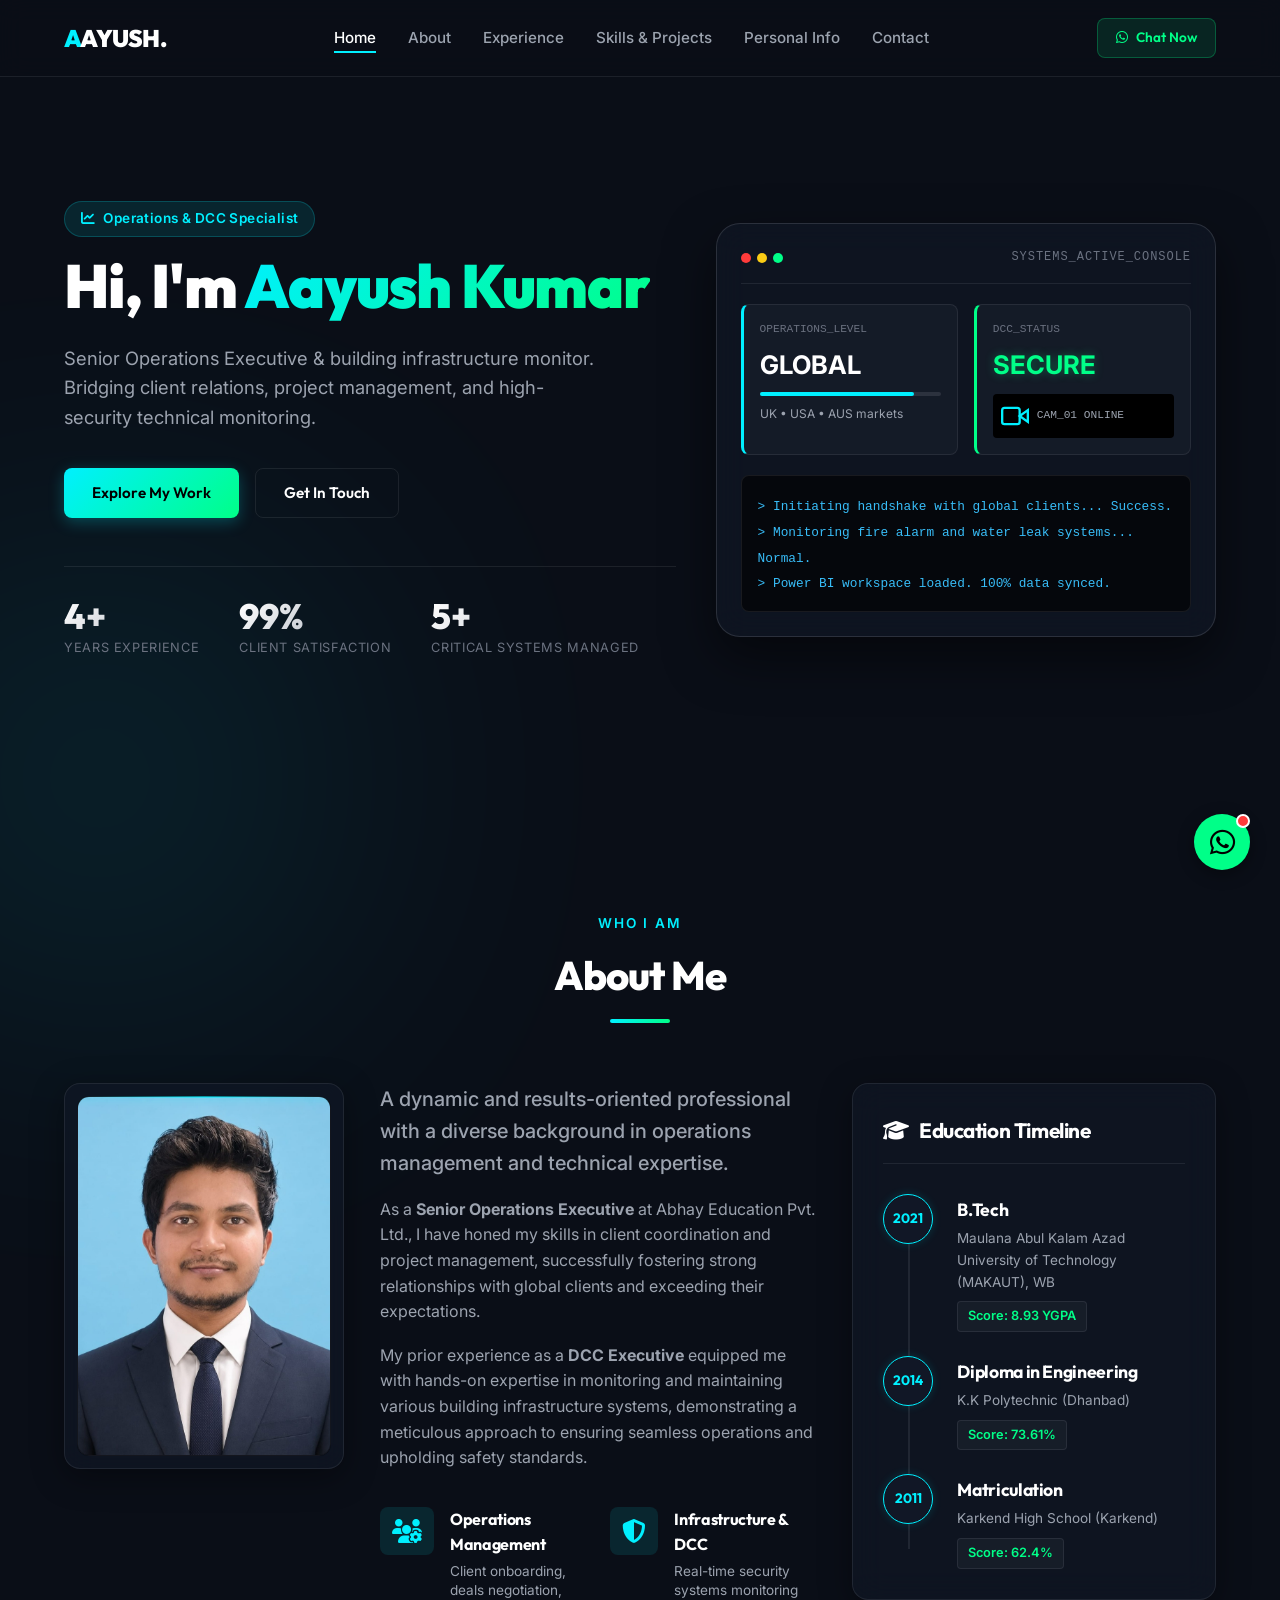
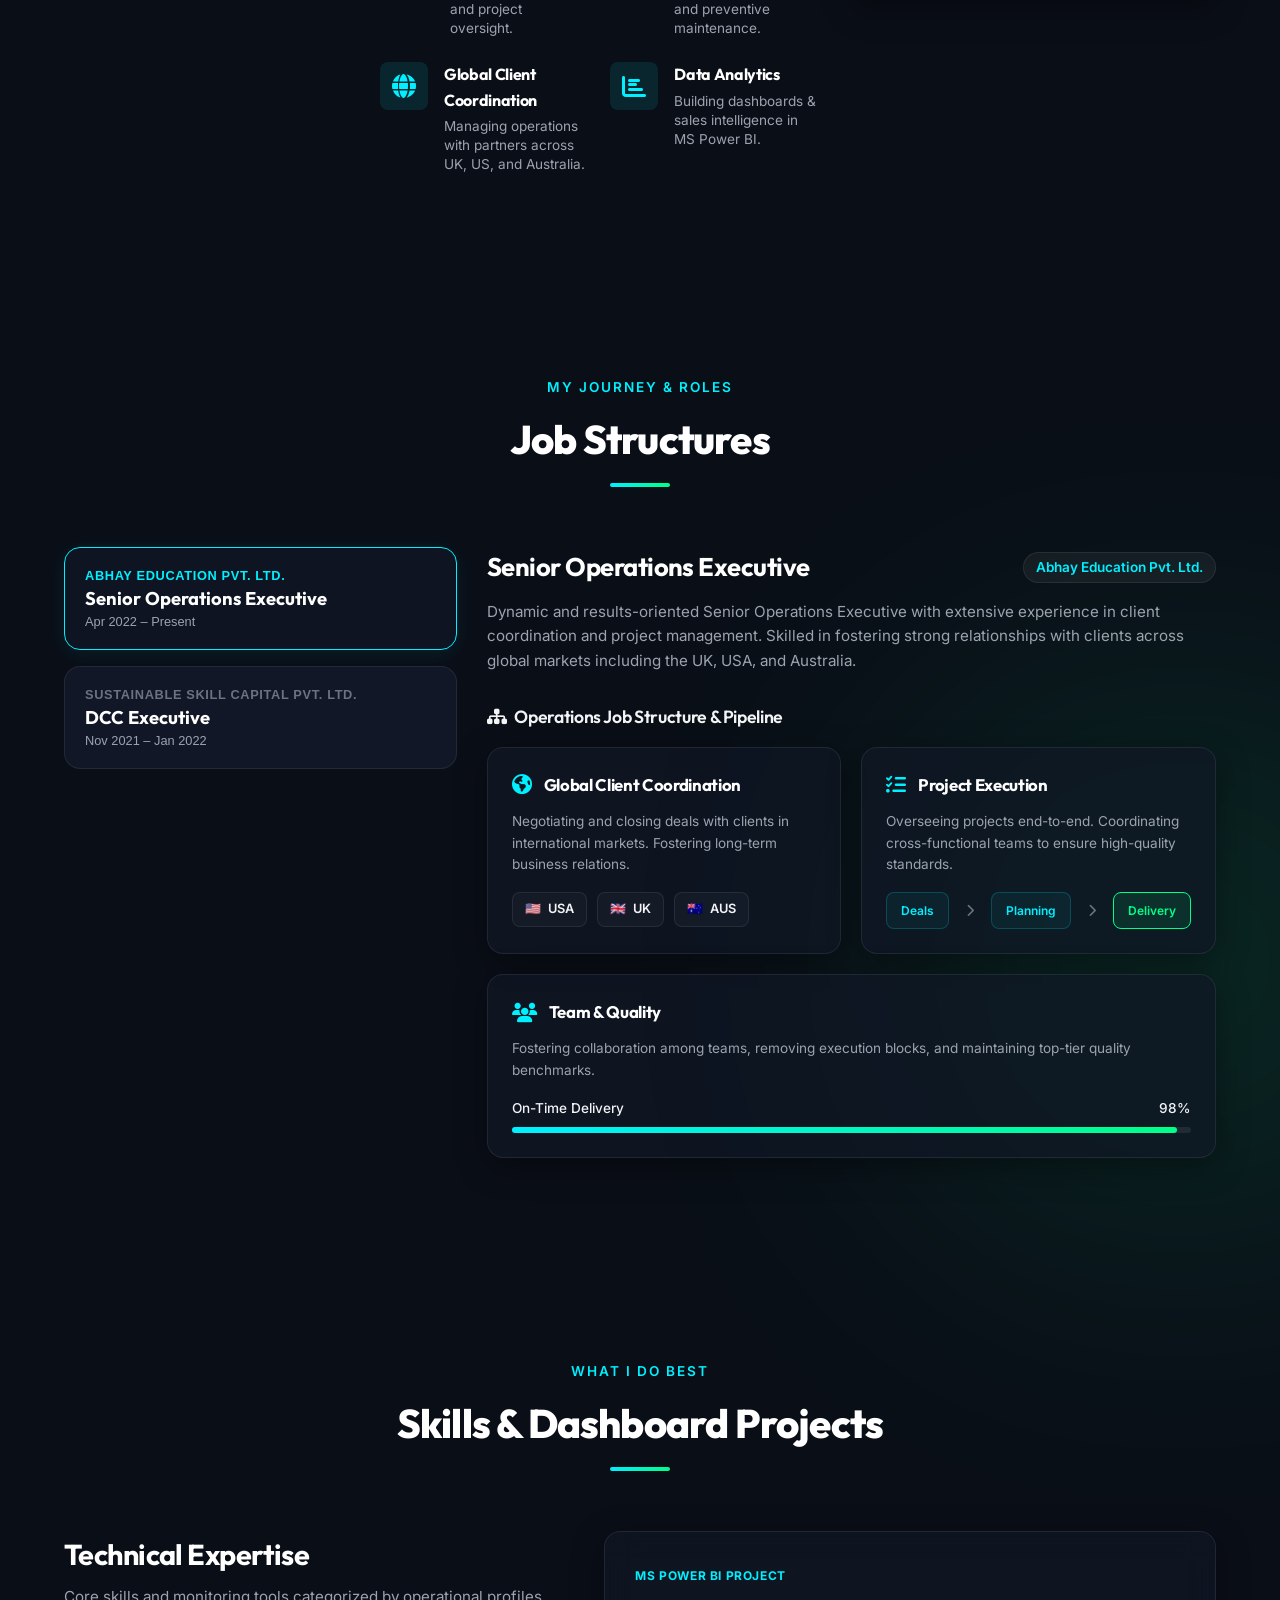
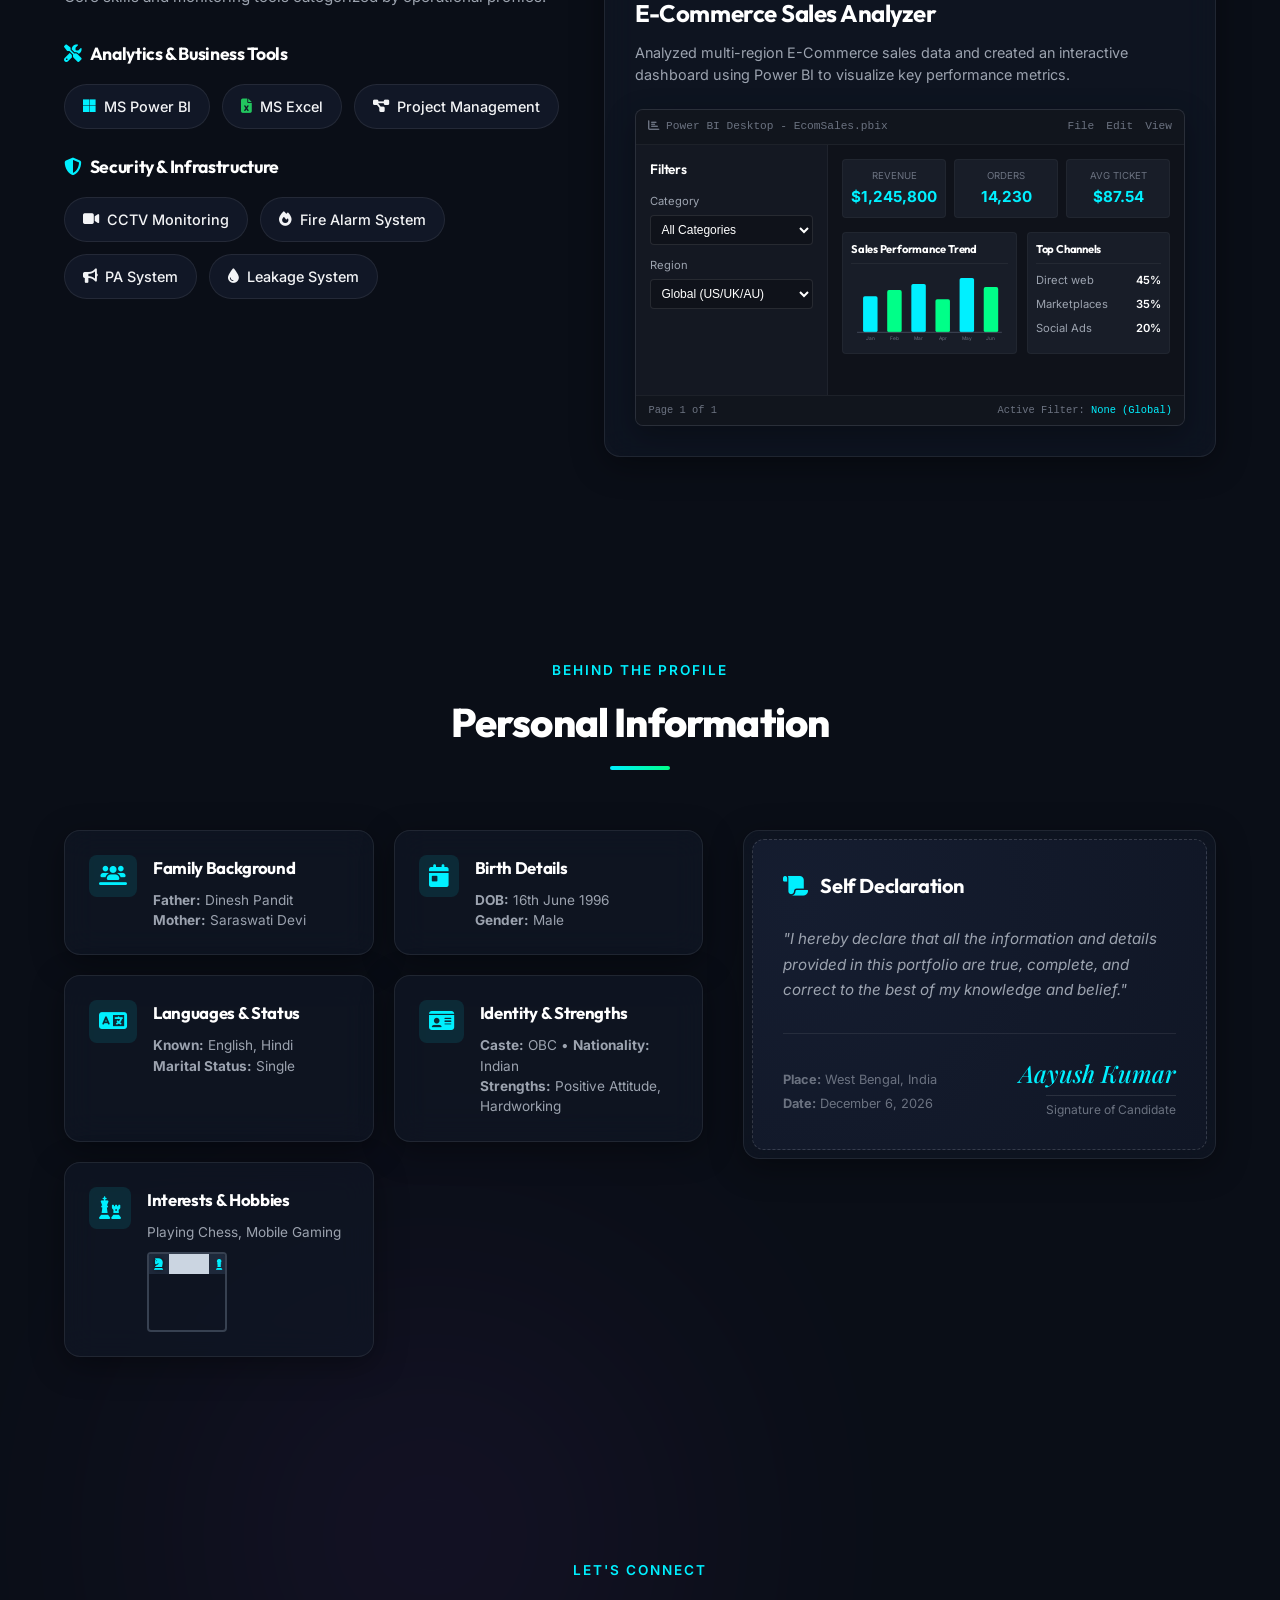
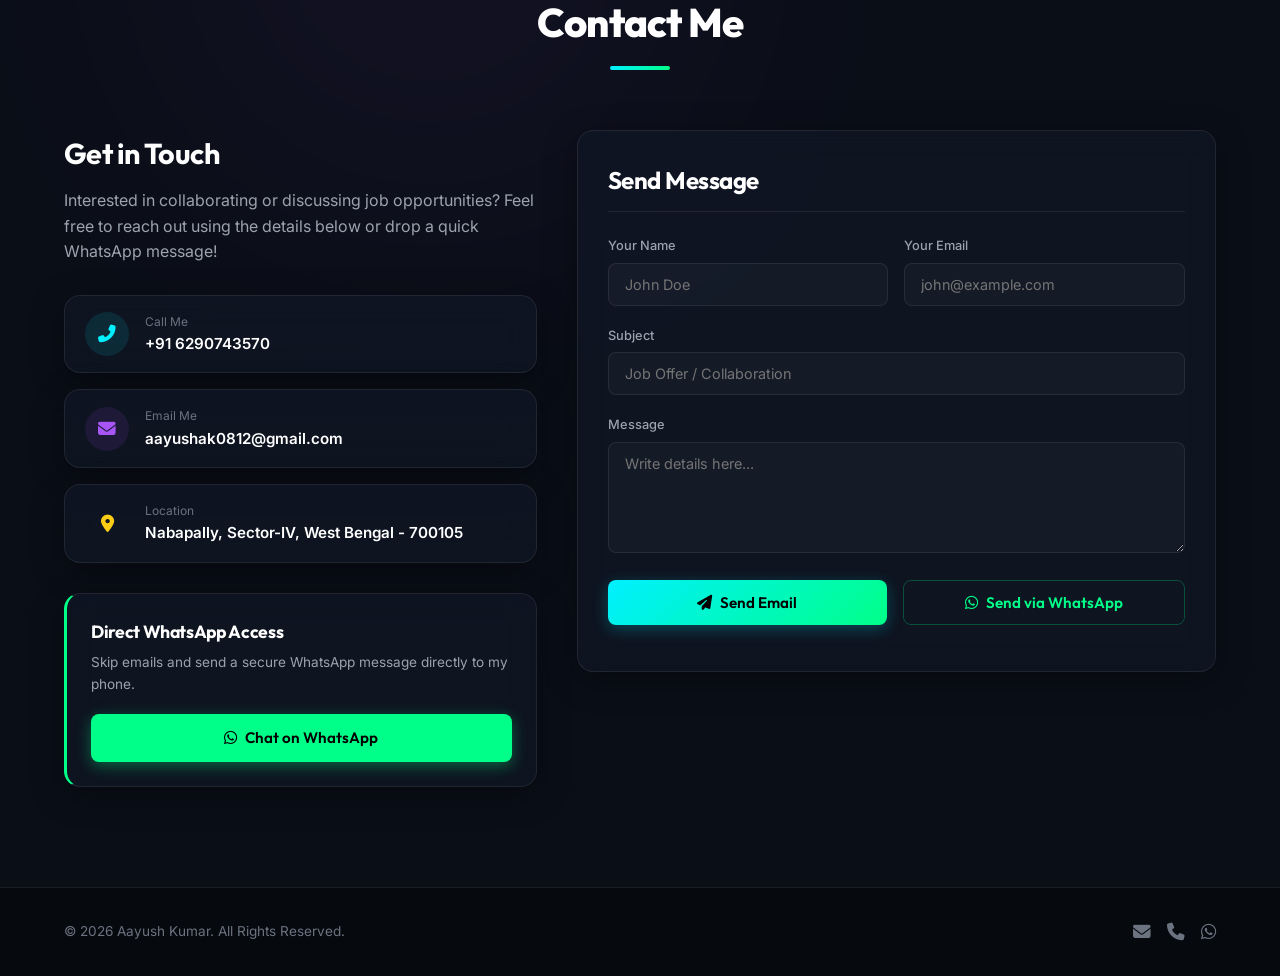
==== index.html @ d8638745 "Add files via upload" ====
<!DOCTYPE html>
<html lang="en">
<head>
  <meta charset="UTF-8">
  <meta name="viewport" content="width=device-width, initial-scale=1.0">
  <title>Aayush Kumar | Portfolio & Operations Specialist</title>
  <meta name="description" content="Portfolio of Aayush Kumar, Senior Operations Executive and Infrastructure Specialist. Specialized in Operations Management, Client Coordination, and DCC Security Systems.">
  <!-- Google Fonts -->
  <link rel="preconnect" href="https://fonts.googleapis.com">
  <link rel="preconnect" href="https://fonts.gstatic.com" crossorigin>
  <link href="https://fonts.googleapis.com/css2?family=Inter:wght@300;400;500;600;700;800&family=Outfit:wght@300;400;500;600;700;800;900&family=Playfair+Display:ital,wght@1,500;1,700&display=swap" rel="stylesheet">
  <!-- FontAwesome Icons -->
  <link rel="stylesheet" href="https://cdnjs.cloudflare.com/ajax/libs/font-awesome/6.4.0/css/all.min.css">
  <!-- Styling -->
  <link rel="stylesheet" href="style.css">
</head>
<body>

  <!-- Background Decorative Glows -->
  <div class="glow-orb orb-1"></div>
  <div class="glow-orb orb-2"></div>
  <div class="glow-orb orb-3"></div>

  <!-- Header & Navigation -->
  <header id="main-header">
    <div class="nav-container">
      <a href="#" class="logo">
        <span class="logo-accent">A</span>AYUSH.
      </a>
      <nav id="nav-menu">
        <ul>
          <li><a href="#hero" class="nav-link active">Home</a></li>
          <li><a href="#about" class="nav-link">About</a></li>
          <li><a href="#experience" class="nav-link">Experience</a></li>
          <li><a href="#skills" class="nav-link">Skills & Projects</a></li>
          <li><a href="#personal" class="nav-link">Personal Info</a></li>
          <li><a href="#contact" class="nav-link">Contact</a></li>
        </ul>
      </nav>
      <div class="nav-right">
        <a href="#contact" class="btn btn-nav"><i class="fab fa-whatsapp"></i> Chat Now</a>
        <button id="mobile-menu-toggle" aria-label="Toggle Menu">
          <span></span>
          <span></span>
          <span></span>
        </button>
      </div>
    </div>
  </header>

  <main>
    <!-- 1. Hero Section -->
    <section id="hero" class="hero-section">
      <div class="container hero-container">
        <div class="hero-content">
          <span class="badge hero-badge"><i class="fas fa-chart-line"></i> Operations & DCC Specialist</span>
          <h1 class="hero-title">
            Hi, I'm <span class="text-gradient">Aayush Kumar</span>
          </h1>
          <p class="hero-subtitle">
            Senior Operations Executive & building infrastructure monitor. Bridging client relations, project management, and high-security technical monitoring.
          </p>
          <div class="hero-actions">
            <a href="#experience" class="btn btn-primary">Explore My Work</a>
            <a href="#contact" class="btn btn-secondary">Get In Touch</a>
          </div>
          <div class="hero-stats">
            <div class="stat-item">
              <span class="stat-num" id="stat-exp">4+</span>
              <span class="stat-label">Years Experience</span>
            </div>
            <div class="stat-item">
              <span class="stat-num" id="stat-deals">99%</span>
              <span class="stat-label">Client Satisfaction</span>
            </div>
            <div class="stat-item">
              <span class="stat-num" id="stat-systems">5+</span>
              <span class="stat-label">Critical Systems Managed</span>
            </div>
          </div>
        </div>
        <div class="hero-visual">
          <div class="visual-card glass">
            <!-- Simulated Operations Panel -->
            <div class="panel-header">
              <div class="panel-dots">
                <span class="dot red"></span>
                <span class="dot yellow"></span>
                <span class="dot green"></span>
              </div>
              <span class="panel-title">SYSTEMS_ACTIVE_CONSOLE</span>
            </div>
            <div class="panel-body">
              <div class="grid-layout">
                <div class="grid-card glow-cyan">
                  <div class="card-meta">OPERATIONS_LEVEL</div>
                  <div class="card-value">GLOBAL</div>
                  <div class="progress-bar-container">
                    <div class="progress-bar" style="width: 85%"></div>
                  </div>
                  <div class="card-details">UK • USA • AUS markets</div>
                </div>
                <div class="grid-card glow-green">
                  <div class="card-meta">DCC_STATUS</div>
                  <div class="card-value status-blink">SECURE</div>
                  <div class="cctv-feed-placeholder">
                    <svg class="cctv-icon" viewBox="0 0 24 24" width="28" height="28" fill="none" stroke="currentColor" stroke-width="2">
                      <path d="M23 7l-7 5 7 5V7z" />
                      <rect x="1" y="5" width="15" height="14" rx="2" ry="2" />
                    </svg>
                    <span>CAM_01 ONLINE</span>
                  </div>
                </div>
              </div>
              <div class="console-output">
                <code id="terminal-text">> Initiating handshake with global clients... Success.
> Monitoring fire alarm and water leak systems... Normal.
> Power BI workspace loaded. 100% data synced.</code>
              </div>
            </div>
          </div>
        </div>
      </div>
    </section>

    <!-- 2. About Section -->
    <section id="about" class="about-section">
      <div class="container">
        <div class="section-header">
          <span class="section-subtitle">Who I Am</span>
          <h2 class="section-title">About Me</h2>
          <div class="underline"></div>
        </div>
        <div class="about-grid">
          <!-- Profile Picture Space -->
          <div class="about-image-wrap">
            <div class="about-image-card glass">
              <div class="profile-image-container">
                <!-- Profile image -->
                <img src="profile.jpg" alt="Aayush Kumar" class="profile-img" id="profile-img" onerror="this.style.display='none'; document.getElementById('image-fallback').style.display='flex';">
                <div id="image-fallback" class="image-placeholder-fallback">
                  <i class="fas fa-user-tie"></i>
                  <span class="placeholder-title">Aayush Kumar</span>
                  <span class="photo-hint"><i class="fas fa-plus"></i> Add Profile Pic</span>
                </div>
                <div class="image-scanner-line"></div>
              </div>
            </div>
          </div>
          <div class="about-text">
            <p class="lead-text">
              A dynamic and results-oriented professional with a diverse background in operations management and technical expertise.
            </p>
            <p>
              As a <strong>Senior Operations Executive</strong> at Abhay Education Pvt. Ltd., I have honed my skills in client coordination and project management, successfully fostering strong relationships with global clients and exceeding their expectations. 
            </p>
            <p>
              My prior experience as a <strong>DCC Executive</strong> equipped me with hands-on expertise in monitoring and maintaining various building infrastructure systems, demonstrating a meticulous approach to ensuring seamless operations and upholding safety standards.
            </p>
            <div class="highlights-grid">
              <div class="highlight-box">
                <i class="fas fa-users-cog"></i>
                <div>
                  <h4>Operations Management</h4>
                  <p>Client onboarding, deals negotiation, and project oversight.</p>
                </div>
              </div>
              <div class="highlight-box">
                <i class="fas fa-shield-alt"></i>
                <div>
                  <h4>Infrastructure & DCC</h4>
                  <p>Real-time security systems monitoring and preventive maintenance.</p>
                </div>
              </div>
              <div class="highlight-box">
                <i class="fas fa-globe"></i>
                <div>
                  <h4>Global Client Coordination</h4>
                  <p>Managing operations with partners across UK, US, and Australia.</p>
                </div>
              </div>
              <div class="highlight-box">
                <i class="fas fa-chart-bar"></i>
                <div>
                  <h4>Data Analytics</h4>
                  <p>Building dashboards & sales intelligence in MS Power BI.</p>
                </div>
              </div>
            </div>
          </div>
          <div class="about-education glass">
            <div class="edu-card-header">
              <h3><i class="fas fa-graduation-cap"></i> Education Timeline</h3>
            </div>
            <div class="edu-timeline">
              <div class="edu-item">
                <div class="edu-year">2021</div>
                <div class="edu-details">
                  <h4>B.Tech</h4>
                  <p class="edu-school">Maulana Abul Kalam Azad University of Technology (MAKAUT), WB</p>
                  <span class="score-badge">Score: 8.93 YGPA</span>
                </div>
              </div>
              <div class="edu-item">
                <div class="edu-year">2014</div>
                <div class="edu-details">
                  <h4>Diploma in Engineering</h4>
                  <p class="edu-school">K.K Polytechnic (Dhanbad)</p>
                  <span class="score-badge">Score: 73.61%</span>
                </div>
              </div>
              <div class="edu-item">
                <div class="edu-year">2011</div>
                <div class="edu-details">
                  <h4>Matriculation</h4>
                  <p class="edu-school">Karkend High School (Karkend)</p>
                  <span class="score-badge">Score: 62.4%</span>
                </div>
              </div>
            </div>
          </div>
        </div>
      </div>
    </section>

    <!-- 3. Experience Section (Interactive Job Structures) -->
    <section id="experience" class="experience-section">
      <div class="container">
        <div class="section-header">
          <span class="section-subtitle">My Journey & Roles</span>
          <h2 class="section-title">Job Structures</h2>
          <div class="underline"></div>
        </div>

        <div class="exp-interactive-container">
          <!-- Left side: Job Tabs selector -->
          <div class="exp-tabs">
            <button class="exp-tab-btn active" data-job="ops" id="tab-ops">
              <div class="tab-btn-content">
                <span class="tab-company">Abhay Education Pvt. Ltd.</span>
                <span class="tab-role">Senior Operations Executive</span>
                <span class="tab-date">Apr 2022 – Present</span>
              </div>
            </button>
            <button class="exp-tab-btn" data-job="dcc" id="tab-dcc">
              <div class="tab-btn-content">
                <span class="tab-company">Sustainable Skill Capital Pvt. Ltd.</span>
                <span class="tab-role">DCC Executive</span>
                <span class="tab-date">Nov 2021 – Jan 2022</span>
              </div>
            </button>
          </div>

          <!-- Right side: Visual Interactive Job Panels -->
          <div class="exp-panels">
            
            <!-- Panel 1: Senior Operations Executive -->
            <div class="exp-panel active" id="panel-ops">
              <div class="panel-intro">
                <div class="panel-meta">
                  <h3>Senior Operations Executive</h3>
                  <span class="company-badge">Abhay Education Pvt. Ltd.</span>
                </div>
                <p class="panel-desc">
                  Dynamic and results-oriented Senior Operations Executive with extensive experience in client coordination and project management. Skilled in fostering strong relationships with clients across global markets including the UK, USA, and Australia.
                </p>
              </div>

              <!-- Interactive Job Structure Grid -->
              <h4 class="structure-title"><i class="fas fa-sitemap"></i> Operations Job Structure & Pipeline</h4>
              <div class="ops-structure-grid">
                
                <!-- Pillar 1: Client Relations -->
                <div class="structure-card glass">
                  <div class="struct-header">
                    <i class="fas fa-globe-americas"></i>
                    <h5>Global Client Coordination</h5>
                  </div>
                  <p class="struct-body">Negotiating and closing deals with clients in international markets. Fostering long-term business relations.</p>
                  <div class="client-nodes">
                    <div class="node"><span class="flag">🇺🇸</span> USA</div>
                    <div class="node"><span class="flag">🇬🇧</span> UK</div>
                    <div class="node"><span class="flag">🇦🇺</span> AUS</div>
                  </div>
                </div>

                <!-- Pillar 2: Project Management -->
                <div class="structure-card glass">
                  <div class="struct-header">
                    <i class="fas fa-tasks"></i>
                    <h5>Project Execution</h5>
                  </div>
                  <p class="struct-body">Overseeing projects end-to-end. Coordinating cross-functional teams to ensure high-quality standards.</p>
                  <div class="pipeline-visual">
                    <div class="pipeline-step active">Deals</div>
                    <div class="pipeline-arrow"><i class="fas fa-chevron-right"></i></div>
                    <div class="pipeline-step active">Planning</div>
                    <div class="pipeline-arrow"><i class="fas fa-chevron-right"></i></div>
                    <div class="pipeline-step animated-pulse">Delivery</div>
                  </div>
                </div>

                <!-- Pillar 3: Cross-Functional Leadership -->
                <div class="structure-card glass">
                  <div class="struct-header">
                    <i class="fas fa-users"></i>
                    <h5>Team & Quality</h5>
                  </div>
                  <p class="struct-body">Fostering collaboration among teams, removing execution blocks, and maintaining top-tier quality benchmarks.</p>
                  <div class="metric-progress">
                    <div class="metric-progress-item">
                      <span>On-Time Delivery</span>
                      <span class="pct">98%</span>
                    </div>
                    <div class="metric-track"><div class="metric-fill" style="width: 98%"></div></div>
                  </div>
                </div>
              </div>
            </div>

            <!-- Panel 2: DCC Executive -->
            <div class="exp-panel" id="panel-dcc">
              <div class="panel-intro">
                <div class="panel-meta">
                  <h3>DCC Executive</h3>
                  <span class="company-badge">Sustainable Skill Capital Pvt. Ltd.</span>
                </div>
                <p class="panel-desc">
                  Diligent and detail-oriented DCC Executive with hands-on experience in monitoring and maintaining a wide range of building infrastructure systems. Proven ability to ensure the seamless operation of critical building systems.
                </p>
              </div>

              <!-- Interactive DCC Control Console -->
              <h4 class="structure-title"><i class="fas fa-desktop"></i> Interactive DCC Control Room Panel</h4>
              
              <div class="dcc-console glass">
                <div class="console-nav">
                  <button class="console-tab active" data-system="cctv">CCTV Grid</button>
                  <button class="console-tab" data-system="alarms">Fire Alarms</button>
                  <button class="console-tab" data-system="water">Water Leakage</button>
                  <button class="console-tab" data-system="pa">Public Address (PA)</button>
                </div>

                <div class="console-screen">
                  
                  <!-- CCTV Grid Subsystem -->
                  <div class="system-sub active" id="sys-cctv">
                    <div class="cctv-grid-layout">
                      <div class="cctv-cam">
                        <div class="cam-overlay">CAM_01 - LOBBY</div>
                        <div class="cam-recording-dot"></div>
                        <div class="cam-static"></div>
                        <div class="cam-content-sim">
                          <i class="fas fa-walking sim-moving"></i>
                        </div>
                      </div>
                      <div class="cctv-cam">
                        <div class="cam-overlay">CAM_02 - SERVER ROOM</div>
                        <div class="cam-recording-dot"></div>
                        <div class="cam-static"></div>
                        <div class="cam-content-sim">
                          <i class="fas fa-server sim-blink"></i>
                        </div>
                      </div>
                      <div class="cctv-cam">
                        <div class="cam-overlay">CAM_03 - BACK ENTRY</div>
                        <div class="cam-recording-dot"></div>
                        <div class="cam-static"></div>
                        <div class="cam-content-sim">
                          <i class="fas fa-door-open"></i>
                        </div>
                      </div>
                      <div class="cctv-cam">
                        <div class="cam-overlay">CAM_04 - POWER UNIT</div>
                        <div class="cam-recording-dot"></div>
                        <div class="cam-static"></div>
                        <div class="cam-content-sim">
                          <i class="fas fa-bolt sim-electric"></i>
                        </div>
                      </div>
                    </div>
                  </div>

                  <!-- Alarms Subsystem -->
                  <div class="system-sub" id="sys-alarms">
                    <div class="system-dashboard-stat">
                      <div class="status-indicator safe">
                        <span class="pulse-ring"></span>
                        <i class="fas fa-fire-extinguisher"></i>
                        <h4>FIRE ALARMS: NORMAL</h4>
                      </div>
                      <div class="sensor-readings">
                        <div class="sensor-box">
                          <span>ZONE A Temp</span>
                          <span class="reading-val" id="temp-a">24.2 °C</span>
                        </div>
                        <div class="sensor-box">
                          <span>ZONE B Temp</span>
                          <span class="reading-val" id="temp-b">23.8 °C</span>
                        </div>
                        <div class="sensor-box">
                          <span>Smoke Level</span>
                          <span class="reading-val">0.02% (SAFE)</span>
                        </div>
                      </div>
                    </div>
                  </div>

                  <!-- Water Subsystem -->
                  <div class="system-sub" id="sys-water">
                    <div class="system-dashboard-stat">
                      <div class="status-indicator safe-cyan">
                        <span class="pulse-ring-cyan"></span>
                        <i class="fas fa-tint-slash"></i>
                        <h4>WATER LEAK DETECTION: DRY</h4>
                      </div>
                      <div class="sensor-readings">
                        <div class="sensor-box">
                          <span>Basement Moisture</span>
                          <span class="reading-val">12%</span>
                        </div>
                        <div class="sensor-box">
                          <span>AC Drain Monitor</span>
                          <span class="reading-val">Optimal</span>
                        </div>
                        <div class="sensor-box">
                          <span>Leak Sensor 01</span>
                          <span class="reading-val text-green">Online (0.00%)</span>
                        </div>
                      </div>
                    </div>
                  </div>

                  <!-- PA Subsystem -->
                  <div class="system-sub" id="sys-pa">
                    <div class="pa-dashboard-layout">
                      <div class="pa-status">
                        <i class="fas fa-bullhorn"></i>
                        <div>
                          <h4>Public Address Status</h4>
                          <span class="pa-status-tag">STANDBY / ACTIVE STREAM</span>
                        </div>
                      </div>
                      <div class="pa-levels">
                        <span>PA Audio Feedback Output:</span>
                        <div class="sound-wave">
                          <span class="bar"></span>
                          <span class="bar"></span>
                          <span class="bar"></span>
                          <span class="bar"></span>
                          <span class="bar"></span>
                          <span class="bar"></span>
                          <span class="bar"></span>
                          <span class="bar"></span>
                          <span class="bar"></span>
                          <span class="bar"></span>
                        </div>
                      </div>
                    </div>
                  </div>

                </div>
                <div class="console-footer">
                  <span>DCC CONTROL CORE v3.1</span>
                  <span>System Inspection Status: <span class="text-green">PASS</span></span>
                </div>
              </div>

            </div>

          </div>
        </div>

      </div>
    </section>

    <!-- 4. Skills & Projects Section -->
    <section id="skills" class="skills-section">
      <div class="container">
        <div class="section-header">
          <span class="section-subtitle">What I Do Best</span>
          <h2 class="section-title">Skills & Dashboard Projects</h2>
          <div class="underline"></div>
        </div>

        <div class="skills-projects-grid">
          
          <!-- Skills Area -->
          <div class="skills-block">
            <h3>Technical Expertise</h3>
            <p class="skills-intro">Core skills and monitoring tools categorized by operational profiles.</p>
            
            <div class="skills-category">
              <h4><i class="fas fa-tools"></i> Analytics & Business Tools</h4>
              <div class="skill-tags">
                <div class="skill-tag">
                  <i class="fab fa-microsoft text-cyan"></i> MS Power BI
                  <span class="tooltip">Used for building e-commerce and performance dashboards</span>
                </div>
                <div class="skill-tag">
                  <i class="fas fa-file-excel text-green"></i> MS Excel
                  <span class="tooltip">Advanced data modeling, Pivot tables, VLOOKUPs, formulas</span>
                </div>
                <div class="skill-tag">
                  <i class="fas fa-project-diagram"></i> Project Management
                  <span class="tooltip">Agile, sprint tracking and milestone delivery</span>
                </div>
              </div>
            </div>

            <div class="skills-category">
              <h4><i class="fas fa-shield-alt"></i> Security & Infrastructure</h4>
              <div class="skill-tags">
                <div class="skill-tag">
                  <i class="fas fa-video"></i> CCTV Monitoring
                  <span class="tooltip">Proactive visual security & room surveillance</span>
                </div>
                <div class="skill-tag">
                  <i class="fas fa-fire"></i> Fire Alarm System
                  <span class="tooltip">Sensor reading calibration and smoke tracking</span>
                </div>
                <div class="skill-tag">
                  <i class="fas fa-bullhorn"></i> PA System
                  <span class="tooltip">Audio communication and emergency broadcasting</span>
                </div>
                <div class="skill-tag">
                  <i class="fas fa-tint"></i> Leakage System
                  <span class="tooltip">Water detection and infrastructure protection</span>
                </div>
              </div>
            </div>
          </div>

          <!-- Projects Area: Power BI Interactive Dashboard -->
          <div class="projects-block glass">
            <div class="project-header">
              <span class="proj-badge">MS Power BI Project</span>
              <h3>E-Commerce Sales Analyzer</h3>
              <p>Analyzed multi-region E-Commerce sales data and created an interactive dashboard using Power BI to visualize key performance metrics.</p>
            </div>

            <!-- Interactive Power BI Mockup Widget -->
            <div class="powerbi-mockup">
              <div class="pbi-topbar">
                <span><i class="fas fa-chart-bar"></i> Power BI Desktop - EcomSales.pbix</span>
                <div class="pbi-actions">
                  <span>File</span>
                  <span>Edit</span>
                  <span>View</span>
                </div>
              </div>
              <div class="pbi-content">
                <!-- Filters Sidebar -->
                <div class="pbi-filters">
                  <h5>Filters</h5>
                  <div class="filter-group">
                    <label>Category</label>
                    <select id="pbi-category-filter">
                      <option value="all">All Categories</option>
                      <option value="electronics">Electronics</option>
                      <option value="fashion">Fashion</option>
                      <option value="home">Home & Living</option>
                    </select>
                  </div>
                  <div class="filter-group">
                    <label>Region</label>
                    <select id="pbi-region-filter">
                      <option value="all">Global (US/UK/AU)</option>
                      <option value="us">North America</option>
                      <option value="uk">United Kingdom</option>
                      <option value="au">Australia</option>
                    </select>
                  </div>
                </div>

                <!-- Dashboard Page Canvas -->
                <div class="pbi-canvas">
                  <!-- Stats row -->
                  <div class="pbi-stats-row">
                    <div class="pbi-stat-card">
                      <span class="pbi-stat-lbl">Revenue</span>
                      <span class="pbi-stat-val" id="pbi-revenue">$1,245,800</span>
                    </div>
                    <div class="pbi-stat-card">
                      <span class="pbi-stat-lbl">Orders</span>
                      <span class="pbi-stat-val" id="pbi-orders">14,230</span>
                    </div>
                    <div class="pbi-stat-card">
                      <span class="pbi-stat-lbl">Avg Ticket</span>
                      <span class="pbi-stat-val" id="pbi-ticket">$87.54</span>
                    </div>
                  </div>

                  <!-- Charts Row -->
                  <div class="pbi-charts-row">
                    <!-- Bar Chart -->
                    <div class="pbi-chart-box">
                      <h6>Sales Performance Trend</h6>
                      <div class="chart-container">
                        <!-- Dynamic SVG Chart -->
                        <svg viewBox="0 0 260 120" class="svg-chart">
                          <g id="chart-bars">
                            <!-- JS will update heights -->
                            <rect x="20" y="40" width="24" height="60" rx="3" class="bar-rect" />
                            <rect x="60" y="30" width="24" height="70" rx="3" class="bar-rect" />
                            <rect x="100" y="20" width="24" height="80" rx="3" class="bar-rect" />
                            <rect x="140" y="45" width="24" height="55" rx="3" class="bar-rect" />
                            <rect x="180" y="10" width="24" height="90" rx="3" class="bar-rect" />
                            <rect x="220" y="25" width="24" height="75" rx="3" class="bar-rect" />
                          </g>
                          <line x1="10" y1="100" x2="250" y2="100" stroke="#444b5a" stroke-width="1.5"/>
                          <!-- Months labels -->
                          <text x="32" y="112" class="chart-text">Jan</text>
                          <text x="72" y="112" class="chart-text">Feb</text>
                          <text x="112" y="112" class="chart-text">Mar</text>
                          <text x="152" y="112" class="chart-text">Apr</text>
                          <text x="192" y="112" class="chart-text">May</text>
                          <text x="232" y="112" class="chart-text">Jun</text>
                        </svg>
                      </div>
                    </div>
                    <!-- Pie Chart / Channels -->
                    <div class="pbi-chart-box">
                      <h6>Top Channels</h6>
                      <div class="pbi-channels-list">
                        <div class="channel-item">
                          <span>Direct web</span>
                          <span class="pct-val" id="chan-direct">45%</span>
                        </div>
                        <div class="channel-item">
                          <span>Marketplaces</span>
                          <span class="pct-val" id="chan-market">35%</span>
                        </div>
                        <div class="channel-item">
                          <span>Social Ads</span>
                          <span class="pct-val" id="chan-social">20%</span>
                        </div>
                      </div>
                    </div>
                  </div>
                </div>

              </div>
              <div class="pbi-statusbar">
                <span>Page 1 of 1</span>
                <span>Active Filter: <span id="pbi-active-filter-text">None</span></span>
              </div>
            </div>
          </div>

        </div>
      </div>
    </section>

    <!-- 5. Personal Information Section -->
    <section id="personal" class="personal-section">
      <div class="container">
        <div class="section-header">
          <span class="section-subtitle">Behind The Profile</span>
          <h2 class="section-title">Personal Information</h2>
          <div class="underline"></div>
        </div>

        <div class="personal-grid">
          
          <!-- Detailed Cards Grid -->
          <div class="details-cards">
            <div class="info-card glass">
              <i class="fas fa-users-line"></i>
              <div>
                <h5>Family Background</h5>
                <p><strong>Father:</strong> Dinesh Pandit</p>
                <p><strong>Mother:</strong> Saraswati Devi</p>
              </div>
            </div>

            <div class="info-card glass">
              <i class="fas fa-calendar-day"></i>
              <div>
                <h5>Birth Details</h5>
                <p><strong>DOB:</strong> 16th June 1996</p>
                <p><strong>Gender:</strong> Male</p>
              </div>
            </div>

            <div class="info-card glass">
              <i class="fas fa-language"></i>
              <div>
                <h5>Languages & Status</h5>
                <p><strong>Known:</strong> English, Hindi</p>
                <p><strong>Marital Status:</strong> Single</p>
              </div>
            </div>

            <div class="info-card glass">
              <i class="fas fa-id-card"></i>
              <div>
                <h5>Identity & Strengths</h5>
                <p><strong>Caste:</strong> OBC • <strong>Nationality:</strong> Indian</p>
                <p><strong>Strengths:</strong> Positive Attitude, Hardworking</p>
              </div>
            </div>

            <div class="info-card glass">
              <i class="fas fa-chess"></i>
              <div>
                <h5>Interests & Hobbies</h5>
                <p>Playing Chess, Mobile Gaming</p>
                <!-- Small animated Chessboard preview -->
                <div class="mini-chessboard">
                  <div class="chess-square black"><i class="fas fa-chess-knight white-knight"></i></div>
                  <div class="chess-square white"></div>
                  <div class="chess-square white"></div>
                  <div class="chess-square black"><i class="fas fa-chess-pawn black-pawn"></i></div>
                </div>
              </div>
            </div>
          </div>

          <!-- Self Declaration Area -->
          <div class="declaration-block glass">
            <div class="dec-paper">
              <div class="dec-header">
                <i class="fas fa-scroll"></i>
                <h3>Self Declaration</h3>
              </div>
              <p class="dec-body">
                "I hereby declare that all the information and details provided in this portfolio are true, complete, and correct to the best of my knowledge and belief."
              </p>
              <div class="dec-footer">
                <div class="dec-metadata">
                  <p><strong>Place:</strong> West Bengal, India</p>
                  <p><strong>Date:</strong> <span id="current-date">July 5, 2026</span></p>
                </div>
                <div class="dec-signature">
                  <span class="sign-font">Aayush Kumar</span>
                  <span class="sign-label">Signature of Candidate</span>
                </div>
              </div>
            </div>
          </div>

        </div>
      </div>
    </section>

    <!-- 6. Contact Section -->
    <section id="contact" class="contact-section">
      <div class="container">
        <div class="section-header">
          <span class="section-subtitle">Let's Connect</span>
          <h2 class="section-title">Contact Me</h2>
          <div class="underline"></div>
        </div>

        <div class="contact-grid">
          
          <!-- Contact Info Column -->
          <div class="contact-info">
            <h3>Get in Touch</h3>
            <p>Interested in collaborating or discussing job opportunities? Feel free to reach out using the details below or drop a quick WhatsApp message!</p>
            
            <div class="info-links">
              <a href="tel:+916290743570" class="info-link-item glass">
                <div class="icon-wrap phone-icon"><i class="fas fa-phone-alt"></i></div>
                <div>
                  <span class="link-label">Call Me</span>
                  <span class="link-val">+91 6290743570</span>
                </div>
              </a>

              <a href="mailto:aayushak0812@gmail.com" class="info-link-item glass">
                <div class="icon-wrap mail-icon"><i class="fas fa-envelope"></i></div>
                <div>
                  <span class="link-label">Email Me</span>
                  <span class="link-val">aayushak0812@gmail.com</span>
                </div>
              </a>

              <div class="info-link-item glass">
                <div class="icon-wrap map-icon"><i class="fas fa-map-marker-alt"></i></div>
                <div>
                  <span class="link-label">Location</span>
                  <span class="link-val">Nabapally, Sector-IV, West Bengal - 700105</span>
                </div>
              </div>
            </div>

            <div class="whatsapp-cta-card glass glow-green">
              <h4>Direct WhatsApp Access</h4>
              <p>Skip emails and send a secure WhatsApp message directly to my phone.</p>
              <a href="https://wa.me/916290743570?text=Hi%20Aayush,%20I%20viewed%20your%20portfolio%20and%20would%20like%20to%20connect%20with%20you!" target="_blank" class="btn btn-whatsapp-direct">
                <i class="fab fa-whatsapp"></i> Chat on WhatsApp
              </a>
            </div>
          </div>

          <!-- Interactive Web Contact Form -->
          <div class="contact-form-block glass">
            <h3>Send Message</h3>
            <form id="portfolio-contact-form">
              <div class="form-row">
                <div class="form-group">
                  <label for="form-name">Your Name</label>
                  <input type="text" id="form-name" placeholder="John Doe" required>
                </div>
                <div class="form-group">
                  <label for="form-email">Your Email</label>
                  <input type="email" id="form-email" placeholder="john@example.com" required>
                </div>
              </div>
              <div class="form-group">
                <label for="form-subject">Subject</label>
                <input type="text" id="form-subject" placeholder="Job Offer / Collaboration" required>
              </div>
              <div class="form-group">
                <label for="form-msg">Message</label>
                <textarea id="form-msg" rows="5" placeholder="Write details here..." required></textarea>
              </div>
              
              <div class="form-btn-row">
                <button type="submit" class="btn btn-primary" id="btn-submit-form">
                  <i class="fas fa-paper-plane"></i> Send Email
                </button>
                <button type="button" class="btn btn-whatsapp" id="btn-submit-whatsapp">
                  <i class="fab fa-whatsapp"></i> Send via WhatsApp
                </button>
              </div>
              <div id="form-feedback" class="form-feedback-message"></div>
            </form>
          </div>

        </div>
      </div>
    </section>
  </main>

  <!-- Footer -->
  <footer id="main-footer">
    <div class="container footer-container">
      <p>&copy; 2026 Aayush Kumar. All Rights Reserved.</p>
      <div class="footer-socials">
        <a href="mailto:aayushak0812@gmail.com" title="Email"><i class="fas fa-envelope"></i></a>
        <a href="tel:+916290743570" title="Phone"><i class="fas fa-phone"></i></a>
        <a href="https://wa.me/916290743570" target="_blank" title="WhatsApp"><i class="fab fa-whatsapp"></i></a>
      </div>
    </div>
  </footer>

  <!-- Floating WhatsApp Widget -->
  <div class="whatsapp-widget" id="wa-widget">
    <button class="wa-widget-toggle" id="wa-toggle" aria-label="WhatsApp Chat Widget">
      <i class="fab fa-whatsapp"></i>
      <span class="badge-ping"></span>
    </button>
    
    <div class="wa-widget-box glass" id="wa-box">
      <div class="wa-box-header">
        <div class="wa-profile-pic">
          <i class="fas fa-user-tie"></i>
          <span class="status-indicator-dot online"></span>
        </div>
        <div class="wa-profile-details">
          <h4>Aayush Kumar</h4>
          <span>Online</span>
        </div>
        <button class="wa-box-close" id="wa-close" aria-label="Close Chat">&times;</button>
      </div>
      <div class="wa-box-body">
        <div class="wa-msg bubble-incoming">
          <p>Hi there! 👋 I am Aayush. How can I help you with your operations, project execution, or security monitoring requirements today?</p>
          <span class="wa-msg-time">11:24 AM</span>
        </div>
      </div>
      <div class="wa-box-footer">
        <input type="text" id="wa-input" placeholder="Type a message to Aayush..." aria-label="WhatsApp Message input">
        <button id="wa-send" aria-label="Send WhatsApp message"><i class="fas fa-paper-plane"></i></button>
      </div>
    </div>
  </div>

  <!-- Email Client Chooser Modal -->
  <div class="email-modal" id="email-client-modal">
    <div class="email-modal-content glass">
      <div class="email-modal-header">
        <h4><i class="fas fa-envelope-open-text text-cyan"></i> Choose Email Service</h4>
        <button class="email-modal-close" id="btn-close-email-modal">&times;</button>
      </div>
      <div class="email-modal-body">
        <p>How would you like to open your email composer?</p>
        <div class="email-providers-list">
          <button class="provider-btn gmail-btn" id="provider-gmail">
            <i class="fab fa-google"></i>
            <span>Gmail (Webmail)</span>
          </button>
          <button class="provider-btn yahoo-btn" id="provider-yahoo">
            <i class="fab fa-yahoo"></i>
            <span>Yahoo Mail (Webmail)</span>
          </button>
          <button class="provider-btn default-btn" id="provider-default">
            <i class="fas fa-desktop"></i>
            <span>Default App (Outlook/Mail)</span>
          </button>
        </div>
      </div>
    </div>
  </div>

  <!-- JavaScript -->
  <script src="script.js"></script>
</body>
</html>
---- style.css ----
/* ==========================================================================
   AAYUSH KUMAR PORTFOLIO STYLESHEET
   Aesthetics: Sleek Dark Slate, Glassmorphism, Neon Cyan & Green Accents
   ========================================================================== */

/* 1. Global Setup & Variables */
:root {
  --bg-primary: #0a0e17;
  --bg-secondary: #111726;
  --bg-glass: rgba(17, 23, 38, 0.7);
  --border-glass: rgba(255, 255, 255, 0.08);
  
  --text-primary: #f3f4f6;
  --text-secondary: #9ca3af;
  --text-muted: #6b7280;
  
  --accent-cyan: #00f0ff;
  --accent-cyan-glow: rgba(0, 240, 255, 0.35);
  --accent-green: #00ff88;
  --accent-green-glow: rgba(0, 255, 136, 0.35);
  --accent-red: #ff3b3b;
  --accent-red-glow: rgba(255, 59, 59, 0.35);
  --accent-purple: #a855f7;
  
  --font-display: 'Outfit', sans-serif;
  --font-body: 'Inter', sans-serif;
  --font-signature: 'Playfair Display', serif;
  
  --transition-smooth: all 0.3s cubic-bezier(0.4, 0, 0.2, 1);
  --border-radius-sm: 8px;
  --border-radius-md: 16px;
  --border-radius-lg: 24px;
}

* {
  box-sizing: border-box;
  margin: 0;
  padding: 0;
}

html {
  scroll-behavior: smooth;
  font-size: 16px;
  background-color: var(--bg-primary);
  color: var(--text-primary);
  overflow-x: hidden;
}

body {
  font-family: var(--font-body);
  line-height: 1.6;
  position: relative;
  overflow-x: hidden;
}

/* Background Glowing Orbs */
.glow-orb {
  position: absolute;
  border-radius: 50%;
  filter: blur(150px);
  z-index: -1;
  pointer-events: none;
  opacity: 0.15;
}
.orb-1 {
  width: 400px;
  height: 400px;
  background-color: var(--accent-cyan);
  top: 10%;
  left: -100px;
  animation: orb-float-1 20s infinite alternate;
}
.orb-2 {
  width: 500px;
  height: 500px;
  background-color: var(--accent-green);
  top: 40%;
  right: -150px;
  animation: orb-float-2 25s infinite alternate;
}
.orb-3 {
  width: 350px;
  height: 350px;
  background-color: var(--accent-purple);
  bottom: 15%;
  left: 20%;
  animation: orb-float-1 18s infinite alternate-reverse;
}

@keyframes orb-float-1 {
  0% { transform: translate(0, 0) scale(1); }
  100% { transform: translate(50px, 80px) scale(1.1); }
}
@keyframes orb-float-2 {
  0% { transform: translate(0, 0) scale(1.1); }
  100% { transform: translate(-80px, -50px) scale(0.9); }
}

/* Scrollbar Customization */
::-webkit-scrollbar {
  width: 10px;
}
::-webkit-scrollbar-track {
  background: var(--bg-primary);
}
::-webkit-scrollbar-thumb {
  background: var(--bg-secondary);
  border: 2px solid var(--bg-primary);
  border-radius: var(--border-radius-sm);
}
::-webkit-scrollbar-thumb:hover {
  background: var(--border-glass);
}

/* Utility Containers */
.container {
  width: 100%;
  max-width: 1200px;
  margin: 0 auto;
  padding: 0 24px;
}

section {
  padding: 100px 0;
  position: relative;
}

.text-gradient {
  background: linear-gradient(135deg, var(--accent-cyan) 0%, var(--accent-green) 100%);
  -webkit-background-clip: text;
  -webkit-text-fill-color: transparent;
}

/* Glassmorphism utility */
.glass {
  background: var(--bg-glass);
  backdrop-filter: blur(16px);
  -webkit-backdrop-filter: blur(16px);
  border: 1px solid var(--border-glass);
  border-radius: var(--border-radius-md);
  box-shadow: 0 8px 32px 0 rgba(0, 0, 0, 0.37);
}

/* 2. Typography & Buttons */
h1, h2, h3, h4, h5, h6 {
  font-family: var(--font-display);
  font-weight: 700;
  color: #fff;
  letter-spacing: -0.02em;
}

.section-header {
  text-align: center;
  margin-bottom: 60px;
}
.section-subtitle {
  text-transform: uppercase;
  font-size: 0.85rem;
  letter-spacing: 0.15em;
  color: var(--accent-cyan);
  font-weight: 600;
  margin-bottom: 8px;
  display: inline-block;
}
.section-title {
  font-size: 2.5rem;
  font-weight: 800;
}
.underline {
  width: 60px;
  height: 4px;
  background: linear-gradient(90deg, var(--accent-cyan), var(--accent-green));
  margin: 12px auto 0;
  border-radius: 2px;
}

.badge {
  display: inline-flex;
  align-items: center;
  gap: 8px;
  padding: 6px 16px;
  border-radius: 30px;
  font-size: 0.85rem;
  font-weight: 600;
  letter-spacing: 0.03em;
}

.hero-badge {
  background: rgba(0, 240, 255, 0.1);
  border: 1px solid rgba(0, 240, 255, 0.2);
  color: var(--accent-cyan);
}

.btn {
  display: inline-flex;
  align-items: center;
  gap: 8px;
  padding: 12px 28px;
  border-radius: var(--border-radius-sm);
  font-weight: 600;
  font-family: var(--font-display);
  cursor: pointer;
  transition: var(--transition-smooth);
  text-decoration: none;
  border: none;
  font-size: 0.95rem;
}

.btn-primary {
  background: linear-gradient(135deg, var(--accent-cyan) 0%, var(--accent-green) 100%);
  color: #000;
  box-shadow: 0 4px 15px rgba(0, 240, 255, 0.25);
}
.btn-primary:hover {
  transform: translateY(-2px);
  box-shadow: 0 6px 20px rgba(0, 240, 255, 0.4);
  filter: brightness(1.05);
}

.btn-secondary {
  background: transparent;
  color: #fff;
  border: 1px solid var(--border-glass);
}
.btn-secondary:hover {
  background: var(--border-glass);
  border-color: rgba(255, 255, 255, 0.2);
  transform: translateY(-2px);
}

.btn-nav {
  padding: 8px 18px;
  background: rgba(0, 255, 136, 0.1);
  color: var(--accent-green);
  border: 1px solid rgba(0, 255, 136, 0.25);
  font-size: 0.85rem;
}
.btn-nav:hover {
  background: var(--accent-green);
  color: #000;
  box-shadow: 0 0 12px var(--accent-green-glow);
}

/* 3. Header & Navigation */
#main-header {
  position: fixed;
  top: 0;
  left: 0;
  width: 100%;
  z-index: 1000;
  background: rgba(10, 14, 23, 0.8);
  backdrop-filter: blur(12px);
  -webkit-backdrop-filter: blur(12px);
  border-bottom: 1px solid var(--border-glass);
  transition: var(--transition-smooth);
}

#main-header.scrolled {
  padding: 10px 0;
  background: rgba(10, 14, 23, 0.95);
  box-shadow: 0 4px 20px rgba(0, 0, 0, 0.3);
}

.nav-container {
  max-width: 1200px;
  margin: 0 auto;
  padding: 18px 24px;
  display: flex;
  justify-content: space-between;
  align-items: center;
}

.logo {
  font-family: var(--font-display);
  font-size: 1.5rem;
  font-weight: 900;
  color: #fff;
  text-decoration: none;
  letter-spacing: -0.03em;
}
.logo-accent {
  color: var(--accent-cyan);
}

#nav-menu ul {
  display: flex;
  list-style: none;
  gap: 32px;
}
#nav-menu a {
  text-decoration: none;
  color: var(--text-secondary);
  font-weight: 500;
  font-size: 0.95rem;
  transition: var(--transition-smooth);
  position: relative;
  padding: 6px 0;
}
#nav-menu a:hover,
#nav-menu a.active {
  color: #fff;
}
#nav-menu a::after {
  content: '';
  position: absolute;
  bottom: 0;
  left: 0;
  width: 0;
  height: 2px;
  background: var(--accent-cyan);
  transition: var(--transition-smooth);
}
#nav-menu a:hover::after,
#nav-menu a.active::after {
  width: 100%;
}

.nav-right {
  display: flex;
  align-items: center;
  gap: 16px;
}

#mobile-menu-toggle {
  display: none;
  flex-direction: column;
  justify-content: space-between;
  width: 24px;
  height: 18px;
  background: transparent;
  border: none;
  cursor: pointer;
}
#mobile-menu-toggle span {
  display: block;
  width: 100%;
  height: 2px;
  background-color: #fff;
  transition: var(--transition-smooth);
}

/* 4. Hero Section */
.hero-section {
  padding-top: 150px;
  min-height: 90vh;
  display: flex;
  align-items: center;
}

.hero-container {
  display: grid;
  grid-template-columns: 1.1fr 0.9fr;
  gap: 40px;
  align-items: center;
}

.hero-content {
  display: flex;
  flex-direction: column;
  align-items: flex-start;
}

.hero-title {
  font-size: 3.8rem;
  font-weight: 900;
  line-height: 1.1;
  margin: 16px 0 24px;
}

.hero-subtitle {
  font-size: 1.15rem;
  color: var(--text-secondary);
  margin-bottom: 36px;
  max-width: 540px;
}

.hero-actions {
  display: flex;
  gap: 16px;
  margin-bottom: 48px;
}

.hero-stats {
  display: flex;
  gap: 40px;
  border-top: 1px solid var(--border-glass);
  padding-top: 32px;
  width: 100%;
}

.stat-item {
  display: flex;
  flex-direction: column;
}
.stat-num {
  font-family: var(--font-display);
  font-size: 2.2rem;
  font-weight: 800;
  color: #fff;
  line-height: 1;
  margin-bottom: 4px;
  background: linear-gradient(135deg, #fff 0%, var(--text-secondary) 100%);
  -webkit-background-clip: text;
  -webkit-text-fill-color: transparent;
}
.stat-label {
  font-size: 0.8rem;
  text-transform: uppercase;
  letter-spacing: 0.05em;
  color: var(--text-muted);
}

/* Hero Panel Visual */
.hero-visual {
  position: relative;
}
.visual-card {
  width: 100%;
  padding: 24px;
  border-radius: var(--border-radius-lg);
  border: 1px solid rgba(255, 255, 255, 0.12);
  box-shadow: 0 20px 50px rgba(0, 0, 0, 0.5);
}

.panel-header {
  display: flex;
  justify-content: space-between;
  align-items: center;
  border-bottom: 1px solid var(--border-glass);
  padding-bottom: 16px;
  margin-bottom: 20px;
}
.panel-dots {
  display: flex;
  gap: 6px;
}
.panel-dots .dot {
  width: 10px;
  height: 10px;
  border-radius: 50%;
  display: inline-block;
}
.panel-dots .dot.red { background-color: var(--accent-red); }
.panel-dots .dot.yellow { background-color: #facc15; }
.panel-dots .dot.green { background-color: var(--accent-green); }
.panel-title {
  font-family: monospace;
  font-size: 0.75rem;
  color: var(--text-muted);
  letter-spacing: 0.08em;
}

.panel-body .grid-layout {
  display: grid;
  grid-template-columns: 1fr 1fr;
  gap: 16px;
  margin-bottom: 20px;
}

.grid-card {
  background: rgba(255, 255, 255, 0.03);
  border: 1px solid var(--border-glass);
  border-radius: var(--border-radius-sm);
  padding: 16px;
  position: relative;
  overflow: hidden;
}

.grid-card.glow-cyan {
  border-left: 3px solid var(--accent-cyan);
}
.grid-card.glow-green {
  border-left: 3px solid var(--accent-green);
}

.card-meta {
  font-size: 0.7rem;
  font-family: monospace;
  color: var(--text-muted);
}
.card-value {
  font-size: 1.6rem;
  font-weight: 700;
  margin: 6px 0;
  color: #fff;
}
.card-value.status-blink {
  color: var(--accent-green);
  text-shadow: 0 0 10px var(--accent-green-glow);
}

.progress-bar-container {
  width: 100%;
  height: 4px;
  background: rgba(255, 255, 255, 0.1);
  border-radius: 2px;
  margin-bottom: 8px;
}
.progress-bar {
  height: 100%;
  background: var(--accent-cyan);
  border-radius: 2px;
}

.card-details {
  font-size: 0.75rem;
  color: var(--text-secondary);
}

.cctv-feed-placeholder {
  display: flex;
  align-items: center;
  gap: 8px;
  font-size: 0.7rem;
  font-family: monospace;
  color: var(--text-secondary);
  background: #000;
  padding: 8px;
  border-radius: 4px;
  margin-top: 8px;
}

.cctv-icon {
  color: var(--accent-cyan);
  animation: cctv-cam-pulse 2s infinite alternate;
}
@keyframes cctv-cam-pulse {
  0% { transform: scale(0.9); opacity: 0.7; }
  100% { transform: scale(1); opacity: 1; }
}

.console-output {
  background: #05070c;
  border-radius: var(--border-radius-sm);
  padding: 16px;
  border: 1px solid var(--border-glass);
}
.console-output code {
  font-family: monospace;
  color: #38bdf8;
  font-size: 0.8rem;
  white-space: pre-line;
  line-height: 1.5;
}

/* 5. About Section */
.about-grid {
  display: grid;
  grid-template-columns: 280px 1.2fr 1fr;
  gap: 36px;
  align-items: start;
}

.about-image-wrap {
  width: 100%;
}

.about-image-card {
  padding: 12px;
  border-radius: var(--border-radius-md);
  border: 1px solid var(--border-glass);
}

.profile-image-container {
  position: relative;
  width: 100%;
  height: 360px;
  border-radius: 12px;
  background: #070a12;
  overflow: hidden;
  display: flex;
  align-items: center;
  justify-content: center;
}

.profile-img {
  width: 100%;
  height: 100%;
  object-fit: cover;
  border-radius: 12px;
  display: block;
  border: 1px solid rgba(255, 255, 255, 0.05);
}

/* Fallback state when no image is uploaded */
.image-placeholder-fallback {
  display: none; /* JS will toggle to flex on error */
  position: absolute;
  top: 0;
  left: 0;
  width: 100%;
  height: 100%;
  flex-direction: column;
  align-items: center;
  justify-content: center;
  gap: 16px;
  padding: 20px;
  border: 2px dashed rgba(0, 240, 255, 0.2);
  border-radius: 12px;
  background: rgba(17, 23, 38, 0.5);
  text-align: center;
}

.image-placeholder-fallback i {
  font-size: 3.5rem;
  color: var(--accent-cyan);
  text-shadow: 0 0 15px var(--accent-cyan-glow);
}

.placeholder-title {
  font-family: var(--font-display);
  font-size: 1.15rem;
  font-weight: 700;
  color: #fff;
}

.photo-hint {
  font-size: 0.8rem;
  color: var(--text-muted);
  background: rgba(255, 255, 255, 0.03);
  border: 1px solid var(--border-glass);
  padding: 6px 12px;
  border-radius: 20px;
  display: inline-flex;
  align-items: center;
  gap: 6px;
}

/* Simulated scanner sweep */
.image-scanner-line {
  position: absolute;
  top: 0;
  left: 0;
  width: 100%;
  height: 2px;
  background: linear-gradient(90deg, transparent, var(--accent-cyan), transparent);
  box-shadow: 0 0 8px var(--accent-cyan);
  opacity: 0.6;
  pointer-events: none;
  animation: scan-sweep 4s infinite ease-in-out;
}

@keyframes scan-sweep {
  0% { top: 0%; }
  50% { top: 100%; }
  100% { top: 0%; }
}

.lead-text {
  font-size: 1.25rem;
  color: #fff;
  font-weight: 500;
  margin-bottom: 20px;
}

.about-text p {
  color: var(--text-secondary);
  margin-bottom: 18px;
}

.highlights-grid {
  display: grid;
  grid-template-columns: 1fr 1fr;
  gap: 24px;
  margin-top: 36px;
}

.highlight-box {
  display: flex;
  gap: 16px;
  align-items: flex-start;
}
.highlight-box i {
  font-size: 1.5rem;
  color: var(--accent-cyan);
  background: rgba(0, 240, 255, 0.1);
  padding: 12px;
  border-radius: var(--border-radius-sm);
  display: flex;
  align-items: center;
  justify-content: center;
}
.highlight-box h4 {
  font-size: 1rem;
  margin-bottom: 4px;
}
.highlight-box p {
  font-size: 0.85rem;
  margin: 0;
  line-height: 1.4;
}

/* Education Timeline Card */
.about-education {
  padding: 30px;
  border: 1px solid var(--border-glass);
}
.edu-card-header h3 {
  font-size: 1.3rem;
  display: flex;
  align-items: center;
  gap: 10px;
  margin-bottom: 30px;
  border-bottom: 1px solid var(--border-glass);
  padding-bottom: 16px;
}

.edu-timeline {
  display: flex;
  flex-direction: column;
  gap: 24px;
  position: relative;
}
.edu-timeline::before {
  content: '';
  position: absolute;
  top: 10px;
  left: 25px;
  width: 2px;
  height: calc(100% - 30px);
  background: rgba(255, 255, 255, 0.08);
}

.edu-item {
  display: flex;
  gap: 24px;
  position: relative;
}

.edu-year {
  font-family: var(--font-display);
  font-weight: 700;
  font-size: 0.85rem;
  color: var(--accent-cyan);
  background: var(--bg-secondary);
  border: 1px solid var(--accent-cyan);
  height: 50px;
  width: 50px;
  border-radius: 50%;
  display: flex;
  align-items: center;
  justify-content: center;
  flex-shrink: 0;
  z-index: 2;
  box-shadow: 0 0 10px rgba(0, 240, 255, 0.15);
}

.edu-details h4 {
  font-size: 1.1rem;
  margin-top: 2px;
}
.edu-school {
  font-size: 0.85rem;
  color: var(--text-secondary);
  margin: 4px 0 8px;
}
.score-badge {
  display: inline-block;
  padding: 4px 10px;
  background: rgba(255, 255, 255, 0.04);
  border: 1px solid var(--border-glass);
  border-radius: 4px;
  font-size: 0.8rem;
  font-weight: 600;
  color: var(--accent-green);
}

/* 6. Experience Section (Interactive Job Tabs) */
.exp-interactive-container {
  display: grid;
  grid-template-columns: 0.7fr 1.3fr;
  gap: 30px;
  margin-top: 40px;
  align-items: start;
}

.exp-tabs {
  display: flex;
  flex-direction: column;
  gap: 16px;
}

.exp-tab-btn {
  background: var(--bg-secondary);
  border: 1px solid var(--border-glass);
  border-radius: var(--border-radius-md);
  padding: 20px;
  text-align: left;
  cursor: pointer;
  transition: var(--transition-smooth);
  width: 100%;
}
.exp-tab-btn:hover {
  background: rgba(255, 255, 255, 0.02);
  border-color: rgba(255, 255, 255, 0.15);
}
.exp-tab-btn.active {
  background: var(--bg-glass);
  border-color: var(--accent-cyan);
  box-shadow: 0 4px 20px rgba(0, 240, 255, 0.08);
}

.tab-btn-content {
  display: flex;
  flex-direction: column;
  gap: 4px;
}
.tab-company {
  font-size: 0.8rem;
  text-transform: uppercase;
  color: var(--text-muted);
  font-weight: 600;
  letter-spacing: 0.05em;
}
.exp-tab-btn.active .tab-company {
  color: var(--accent-cyan);
}
.tab-role {
  font-family: var(--font-display);
  font-size: 1.15rem;
  font-weight: 700;
  color: #fff;
}
.tab-date {
  font-size: 0.8rem;
  color: var(--text-secondary);
}

/* Exp Panels */
.exp-panels {
  min-height: 480px;
  position: relative;
}

.exp-panel {
  display: none;
  animation: fadeIn 0.4s ease-in-out forwards;
}
.exp-panel.active {
  display: block;
}

@keyframes fadeIn {
  from { opacity: 0; transform: translateY(10px); }
  to { opacity: 1; transform: translateY(0); }
}

.panel-intro {
  margin-bottom: 30px;
}
.panel-meta {
  display: flex;
  justify-content: space-between;
  align-items: center;
  flex-wrap: wrap;
  gap: 12px;
  margin-bottom: 12px;
}
.panel-meta h3 {
  font-size: 1.6rem;
}
.company-badge {
  padding: 4px 12px;
  background: rgba(255, 255, 255, 0.05);
  border: 1px solid var(--border-glass);
  border-radius: 30px;
  font-size: 0.85rem;
  font-weight: 600;
  color: var(--accent-cyan);
}
.panel-desc {
  color: var(--text-secondary);
  font-size: 0.95rem;
}

.structure-title {
  font-size: 1.1rem;
  font-weight: 600;
  margin: 30px 0 16px;
  display: flex;
  align-items: center;
  gap: 8px;
  color: var(--text-primary);
}

/* Senior Operations Structure Visual */
.ops-structure-grid {
  display: grid;
  grid-template-columns: 1fr 1fr;
  gap: 20px;
}
.ops-structure-grid .structure-card:last-child {
  grid-column: span 2;
}

.structure-card {
  padding: 24px;
  border-radius: var(--border-radius-md);
  border: 1px solid var(--border-glass);
  transition: var(--transition-smooth);
}
.structure-card:hover {
  transform: translateY(-2px);
  border-color: rgba(255, 255, 255, 0.15);
}
.struct-header {
  display: flex;
  align-items: center;
  gap: 12px;
  margin-bottom: 12px;
}
.struct-header i {
  font-size: 1.25rem;
  color: var(--accent-cyan);
}
.struct-header h5 {
  font-size: 1.05rem;
}
.struct-body {
  font-size: 0.85rem;
  color: var(--text-secondary);
  margin-bottom: 16px;
}

.client-nodes {
  display: flex;
  gap: 10px;
}
.client-nodes .node {
  padding: 6px 12px;
  background: rgba(255, 255, 255, 0.03);
  border: 1px solid var(--border-glass);
  border-radius: var(--border-radius-sm);
  font-size: 0.8rem;
  font-weight: 600;
}
.client-nodes .node .flag {
  margin-right: 4px;
}

.pipeline-visual {
  display: flex;
  align-items: center;
  justify-content: space-between;
  gap: 6px;
}
.pipeline-step {
  padding: 8px 14px;
  border-radius: var(--border-radius-sm);
  font-size: 0.75rem;
  font-weight: 600;
  background: rgba(255, 255, 255, 0.02);
  border: 1px solid var(--border-glass);
}
.pipeline-step.active {
  background: rgba(0, 240, 255, 0.05);
  border-color: rgba(0, 240, 255, 0.2);
  color: var(--accent-cyan);
}
.pipeline-arrow {
  color: var(--text-muted);
  font-size: 0.8rem;
}
.animated-pulse {
  animation: pulse-glow 2s infinite alternate;
  background: rgba(0, 255, 136, 0.1);
  border-color: var(--accent-green);
  color: var(--accent-green);
}
@keyframes pulse-glow {
  0% { box-shadow: 0 0 4px rgba(0, 255, 136, 0.2); }
  100% { box-shadow: 0 0 12px rgba(0, 255, 136, 0.6); }
}

.metric-progress {
  display: flex;
  flex-direction: column;
  gap: 8px;
}
.metric-progress-item {
  display: flex;
  justify-content: space-between;
  font-size: 0.85rem;
  font-weight: 500;
}
.metric-track {
  width: 100%;
  height: 6px;
  background: rgba(255, 255, 255, 0.08);
  border-radius: 4px;
}
.metric-fill {
  height: 100%;
  background: linear-gradient(90deg, var(--accent-cyan), var(--accent-green));
  border-radius: 4px;
}

/* DCC Console Workspace */
.dcc-console {
  border-radius: var(--border-radius-md);
  border: 1px solid var(--border-glass);
  overflow: hidden;
  box-shadow: 0 15px 35px rgba(0, 0, 0, 0.4);
}

.console-nav {
  display: flex;
  background: rgba(0, 0, 0, 0.2);
  border-bottom: 1px solid var(--border-glass);
  overflow-x: auto;
  scrollbar-width: none; /* Firefox hide scrollbar */
}
.console-nav::-webkit-scrollbar {
  display: none; /* Safari/Chrome hide scrollbar */
}
.console-tab {
  flex: 1;
  background: transparent;
  border: none;
  padding: 14px 10px;
  font-family: var(--font-display);
  font-size: 0.85rem;
  font-weight: 600;
  color: var(--text-secondary);
  cursor: pointer;
  transition: var(--transition-smooth);
  white-space: nowrap;
  min-width: 90px;
}
.console-tab:hover {
  background: rgba(255, 255, 255, 0.02);
  color: #fff;
}
.console-tab.active {
  color: var(--accent-cyan);
  background: var(--bg-glass);
  border-bottom: 2px solid var(--accent-cyan);
}

.console-screen {
  background: #03060d;
  min-height: 220px;
  padding: 20px;
}

.system-sub {
  display: none;
  animation: fadeIn 0.3s ease-in-out forwards;
}
.system-sub.active {
  display: block;
}

/* CCTV Grid styling */
.cctv-grid-layout {
  display: grid;
  grid-template-columns: 1fr 1fr;
  gap: 16px;
}

.cctv-cam {
  aspect-ratio: 16/9;
  background: #0b0c10;
  border: 1px solid rgba(255, 255, 255, 0.05);
  border-radius: 4px;
  position: relative;
  overflow: hidden;
  display: flex;
  align-items: center;
  justify-content: center;
}
.cam-overlay {
  position: absolute;
  top: 6px;
  left: 8px;
  font-family: monospace;
  font-size: 0.65rem;
  color: #fff;
  z-index: 5;
  background: rgba(0, 0, 0, 0.5);
  padding: 2px 6px;
  border-radius: 2px;
}
.cam-recording-dot {
  position: absolute;
  top: 8px;
  right: 8px;
  width: 6px;
  height: 6px;
  border-radius: 50%;
  background-color: var(--accent-red);
  z-index: 5;
  animation: blink-anim 1s infinite alternate;
}
@keyframes blink-anim {
  0% { opacity: 0.3; }
  100% { opacity: 1; }
}

.cam-static {
  position: absolute;
  top: 0;
  left: 0;
  width: 100%;
  height: 100%;
  background: radial-gradient(circle, transparent 70%, rgba(0, 0, 0, 0.6)),
              repeating-linear-gradient(0deg, rgba(255, 255, 255, 0.03) 0px, rgba(255, 255, 255, 0.03) 1px, transparent 1px, transparent 2px);
  z-index: 3;
  pointer-events: none;
}

.cam-content-sim {
  font-size: 1.8rem;
  color: rgba(255, 255, 255, 0.15);
}

.sim-moving {
  animation: move-x 4s infinite linear alternate;
}
@keyframes move-x {
  0% { transform: translateX(-30px) scaleX(1); }
  100% { transform: translateX(30px) scaleX(-1); }
}

.sim-blink {
  animation: blink-color 1.5s infinite step-end;
}
@keyframes blink-color {
  0%, 100% { color: rgba(255, 255, 255, 0.15); }
  50% { color: var(--accent-cyan); }
}

.sim-electric {
  animation: rumble 0.2s infinite;
}
@keyframes rumble {
  0%, 100% { transform: translate(0, 0); }
  25% { transform: translate(1px, -1px); }
  75% { transform: translate(-1px, 1px); }
}

/* Alarms & Water Subsystem panels */
.system-dashboard-stat {
  display: flex;
  flex-direction: column;
  gap: 20px;
  align-items: center;
  justify-content: center;
  padding: 10px 0;
}

.status-indicator {
  display: flex;
  align-items: center;
  gap: 12px;
  padding: 14px 28px;
  background: rgba(0, 255, 136, 0.06);
  border: 1px solid rgba(0, 255, 136, 0.2);
  border-radius: 30px;
  position: relative;
}
.status-indicator i {
  color: var(--accent-green);
  font-size: 1.3rem;
}
.status-indicator h4 {
  font-family: monospace;
  font-size: 1.05rem;
  color: var(--accent-green);
}

.status-indicator.safe-cyan {
  background: rgba(0, 240, 255, 0.06);
  border-color: rgba(0, 240, 255, 0.2);
}
.status-indicator.safe-cyan i {
  color: var(--accent-cyan);
}
.status-indicator.safe-cyan h4 {
  color: var(--accent-cyan);
}

.pulse-ring {
  position: absolute;
  top: 0;
  left: 0;
  width: 100%;
  height: 100%;
  border-radius: 30px;
  border: 2px solid var(--accent-green);
  animation: ring-expanding 2s infinite;
  opacity: 0;
  pointer-events: none;
}
@keyframes ring-expanding {
  0% { transform: scale(1); opacity: 0.6; }
  100% { transform: scale(1.15); opacity: 0; }
}

.pulse-ring-cyan {
  position: absolute;
  top: 0;
  left: 0;
  width: 100%;
  height: 100%;
  border-radius: 30px;
  border: 2px solid var(--accent-cyan);
  animation: ring-expanding 2s infinite;
  opacity: 0;
  pointer-events: none;
}

.sensor-readings {
  display: flex;
  gap: 16px;
  width: 100%;
}
.sensor-box {
  flex: 1;
  background: #090e17;
  border: 1px solid rgba(255, 255, 255, 0.05);
  border-radius: var(--border-radius-sm);
  padding: 14px;
  display: flex;
  flex-direction: column;
  align-items: center;
}
.sensor-box span {
  font-size: 0.75rem;
  color: var(--text-muted);
  margin-bottom: 4px;
}
.sensor-box .reading-val {
  font-family: monospace;
  font-size: 1.15rem;
  font-weight: bold;
  color: #fff;
}
.sensor-box .reading-val.text-green {
  color: var(--accent-green);
}

/* PA System styling */
.pa-dashboard-layout {
  display: flex;
  flex-direction: column;
  gap: 24px;
  padding: 10px 0;
}
.pa-status {
  display: flex;
  align-items: center;
  gap: 16px;
}
.pa-status i {
  font-size: 1.8rem;
  color: var(--accent-cyan);
  background: rgba(0, 240, 255, 0.1);
  padding: 12px;
  border-radius: 50%;
}
.pa-status h4 {
  font-size: 1.1rem;
}
.pa-status-tag {
  font-family: monospace;
  font-size: 0.75rem;
  color: var(--accent-green);
}

.pa-levels {
  display: flex;
  flex-direction: column;
  gap: 10px;
}
.pa-levels span {
  font-size: 0.8rem;
  color: var(--text-secondary);
}

.sound-wave {
  display: flex;
  align-items: flex-end;
  gap: 6px;
  height: 40px;
  background: #0b0e14;
  padding: 10px;
  border-radius: 4px;
}
.sound-wave .bar {
  flex: 1;
  height: 10%;
  background: var(--accent-cyan);
  border-radius: 2px;
  animation: sound-bounce 1s infinite alternate ease-in-out;
}
.sound-wave .bar:nth-child(even) {
  background: var(--accent-green);
  animation-duration: 0.8s;
}
.sound-wave .bar:nth-child(3n) {
  animation-duration: 1.2s;
}

@keyframes sound-bounce {
  0% { height: 10%; }
  100% { height: 90%; }
}

.console-footer {
  display: flex;
  justify-content: space-between;
  background: rgba(0, 0, 0, 0.3);
  border-top: 1px solid var(--border-glass);
  padding: 10px 20px;
  font-family: monospace;
  font-size: 0.7rem;
  color: var(--text-muted);
}
.console-footer .text-green {
  color: var(--accent-green);
  font-weight: bold;
}

/* 7. Skills & Projects Section */
.skills-projects-grid {
  display: grid;
  grid-template-columns: 0.9fr 1.1fr;
  gap: 40px;
  align-items: start;
}

.skills-block h3 {
  font-size: 1.8rem;
  margin-bottom: 8px;
}
.skills-intro {
  color: var(--text-secondary);
  font-size: 0.95rem;
  margin-bottom: 30px;
}

.skills-category {
  margin-bottom: 24px;
}
.skills-category h4 {
  font-size: 1.1rem;
  margin-bottom: 16px;
  display: flex;
  align-items: center;
  gap: 8px;
}
.skills-category h4 i {
  color: var(--accent-cyan);
}

.skill-tags {
  display: flex;
  flex-wrap: wrap;
  gap: 12px;
}

.skill-tag {
  background: var(--bg-secondary);
  border: 1px solid var(--border-glass);
  padding: 10px 18px;
  border-radius: 30px;
  font-size: 0.9rem;
  font-weight: 500;
  display: flex;
  align-items: center;
  gap: 8px;
  cursor: default;
  position: relative;
  transition: var(--transition-smooth);
}
.skill-tag:hover {
  background: var(--bg-glass);
  border-color: rgba(255, 255, 255, 0.15);
  transform: translateY(-1px);
}
.skill-tag i.text-cyan { color: var(--accent-cyan); }
.skill-tag i.text-green { color: #22c55e; }

/* Tooltip on skills */
.skill-tag .tooltip {
  visibility: hidden;
  width: 200px;
  background-color: #0d121f;
  color: var(--text-primary);
  text-align: center;
  border: 1px solid var(--border-glass);
  border-radius: 6px;
  padding: 8px 12px;
  position: absolute;
  z-index: 10;
  bottom: 125%;
  left: 50%;
  transform: translateX(-50%);
  opacity: 0;
  transition: opacity 0.3s;
  font-size: 0.75rem;
  pointer-events: none;
  box-shadow: 0 4px 15px rgba(0, 0, 0, 0.5);
  line-height: 1.4;
}
.skill-tag:hover .tooltip {
  visibility: visible;
  opacity: 1;
}

/* Projects Block & Power BI Mockup */
.projects-block {
  padding: 30px;
  border: 1px solid var(--border-glass);
}

.project-header {
  margin-bottom: 24px;
}
.proj-badge {
  text-transform: uppercase;
  font-size: 0.75rem;
  font-weight: 700;
  color: var(--accent-cyan);
  letter-spacing: 0.05em;
}
.project-header h3 {
  font-size: 1.5rem;
  margin: 6px 0 10px;
}
.project-header p {
  color: var(--text-secondary);
  font-size: 0.9rem;
  line-height: 1.5;
}

/* Simulated Power BI Desktop */
.powerbi-mockup {
  background: #181d28;
  border: 1px solid rgba(255, 255, 255, 0.08);
  border-radius: 8px;
  overflow: hidden;
  box-shadow: 0 10px 30px rgba(0, 0, 0, 0.3);
}

.pbi-topbar {
  display: flex;
  justify-content: space-between;
  align-items: center;
  background: #11151d;
  padding: 8px 12px;
  font-family: monospace;
  font-size: 0.7rem;
  color: var(--text-muted);
  border-bottom: 1px solid rgba(255, 255, 255, 0.05);
}
.pbi-actions {
  display: flex;
  gap: 12px;
}

.pbi-content {
  display: grid;
  grid-template-columns: 0.35fr 0.65fr;
  min-height: 250px;
}

.pbi-filters {
  background: #141822;
  border-right: 1px solid rgba(255, 255, 255, 0.05);
  padding: 14px;
}
.pbi-filters h5 {
  font-size: 0.85rem;
  font-weight: 600;
  margin-bottom: 12px;
  color: #fff;
}
.filter-group {
  margin-bottom: 12px;
}
.filter-group label {
  display: block;
  font-size: 0.7rem;
  color: var(--text-secondary);
  margin-bottom: 4px;
}
.filter-group select {
  width: 100%;
  background: #0f121a;
  color: #fff;
  border: 1px solid rgba(255, 255, 255, 0.1);
  padding: 6px;
  font-size: 0.75rem;
  border-radius: 4px;
  outline: none;
  cursor: pointer;
}

.pbi-canvas {
  background: #0f121a;
  padding: 14px;
  display: flex;
  flex-direction: column;
  gap: 14px;
}

.pbi-stats-row {
  display: grid;
  grid-template-columns: repeat(3, 1fr);
  gap: 8px;
}
.pbi-stat-card {
  background: #181d28;
  border: 1px solid rgba(255, 255, 255, 0.04);
  padding: 8px;
  border-radius: 4px;
  text-align: center;
}
.pbi-stat-lbl {
  display: block;
  font-size: 0.6rem;
  color: var(--text-muted);
  text-transform: uppercase;
}
.pbi-stat-val {
  font-size: 0.95rem;
  font-weight: 700;
  color: var(--accent-cyan);
}

.pbi-charts-row {
  display: grid;
  grid-template-columns: 1.1fr 0.9fr;
  gap: 10px;
}

.pbi-chart-box {
  background: #181d28;
  border: 1px solid rgba(255, 255, 255, 0.04);
  border-radius: 4px;
  padding: 8px;
}
.pbi-chart-box h6 {
  font-size: 0.7rem;
  color: #fff;
  margin-bottom: 8px;
  border-bottom: 1px solid rgba(255, 255, 255, 0.05);
  padding-bottom: 4px;
}

.chart-container {
  display: flex;
  align-items: center;
  justify-content: center;
}
.svg-chart {
  width: 100%;
  height: 100%;
}
.bar-rect {
  fill: var(--accent-cyan);
  transition: height 0.5s ease-in-out, y 0.5s ease-in-out;
}
.bar-rect:nth-child(even) {
  fill: var(--accent-green);
}
.chart-text {
  fill: var(--text-muted);
  font-size: 8px;
  text-anchor: middle;
}

.pbi-channels-list {
  display: flex;
  flex-direction: column;
  gap: 6px;
}
.channel-item {
  display: flex;
  justify-content: space-between;
  font-size: 0.7rem;
  color: var(--text-secondary);
}
.pct-val {
  font-weight: 600;
  color: #fff;
}

.pbi-statusbar {
  background: #11151d;
  padding: 6px 12px;
  font-family: monospace;
  font-size: 0.65rem;
  color: var(--text-muted);
  display: flex;
  justify-content: space-between;
  border-top: 1px solid rgba(255, 255, 255, 0.05);
}
#pbi-active-filter-text {
  color: var(--accent-cyan);
}

/* 8. Personal Info & Chessboard */
.personal-grid {
  display: grid;
  grid-template-columns: 1.15fr 0.85fr;
  gap: 40px;
  align-items: start;
}

.details-cards {
  display: grid;
  grid-template-columns: 1fr 1fr;
  gap: 20px;
}

.info-card {
  padding: 24px;
  border: 1px solid var(--border-glass);
  display: flex;
  gap: 16px;
  align-items: flex-start;
  transition: var(--transition-smooth);
}
.info-card:hover {
  border-color: rgba(255, 255, 255, 0.12);
  transform: translateY(-2px);
}
.info-card i {
  font-size: 1.4rem;
  color: var(--accent-cyan);
  background: rgba(0, 240, 255, 0.1);
  padding: 10px;
  border-radius: var(--border-radius-sm);
}
.info-card h5 {
  font-size: 1.05rem;
  margin-bottom: 8px;
}
.info-card p {
  font-size: 0.85rem;
  color: var(--text-secondary);
  line-height: 1.5;
}

.mini-chessboard {
  display: grid;
  grid-template-columns: repeat(4, 1fr);
  width: 80px;
  height: 80px;
  border: 2px solid #374151;
  border-radius: 4px;
  margin-top: 10px;
  overflow: hidden;
}
.chess-square {
  width: 20px;
  height: 20px;
  display: flex;
  align-items: center;
  justify-content: center;
}
.chess-square.black {
  background-color: #1e293b;
}
.chess-square.white {
  background-color: #cbd5e1;
}
.chess-square i {
  font-size: 0.7rem !important;
  background: none !important;
  padding: 0 !important;
}
.white-knight {
  color: #fff;
  filter: drop-shadow(0 0 2px rgba(0, 0, 0, 0.8));
}
.black-pawn {
  color: #000;
}

/* Self Declaration styling */
.declaration-block {
  padding: 8px;
  border: 1px solid var(--border-glass);
  border-radius: var(--border-radius-md);
}

.dec-paper {
  background: radial-gradient(circle at 10% 20%, #151d30 0%, #101625 100%);
  padding: 30px;
  border-radius: 12px;
  border: 1px dashed rgba(255, 255, 255, 0.15);
}

.dec-header {
  display: flex;
  align-items: center;
  gap: 12px;
  margin-bottom: 24px;
  color: #fff;
}
.dec-header i {
  color: var(--accent-cyan);
  font-size: 1.4rem;
}
.dec-header h3 {
  font-size: 1.25rem;
}

.dec-body {
  font-size: 0.95rem;
  color: var(--text-secondary);
  line-height: 1.7;
  font-style: italic;
  margin-bottom: 30px;
}

.dec-footer {
  display: flex;
  justify-content: space-between;
  align-items: flex-end;
  flex-wrap: wrap;
  gap: 20px;
  border-top: 1px solid var(--border-glass);
  padding-top: 20px;
}

.dec-metadata p {
  font-size: 0.8rem;
  color: var(--text-muted);
  margin-bottom: 4px;
}

.dec-signature {
  display: flex;
  flex-direction: column;
  align-items: flex-end;
}
.sign-font {
  font-family: var(--font-signature);
  font-size: 1.5rem;
  color: var(--accent-cyan);
  font-style: italic;
  font-weight: 500;
}
.sign-label {
  font-size: 0.75rem;
  color: var(--text-muted);
  margin-top: 2px;
  border-top: 1px solid rgba(255, 255, 255, 0.1);
  padding-top: 4px;
}

/* 9. Contact Section */
.contact-grid {
  display: grid;
  grid-template-columns: 0.85fr 1.15fr;
  gap: 40px;
  align-items: start;
}

.contact-info h3 {
  font-size: 1.8rem;
  margin-bottom: 12px;
}
.contact-info p {
  color: var(--text-secondary);
  margin-bottom: 30px;
}

.info-links {
  display: flex;
  flex-direction: column;
  gap: 16px;
  margin-bottom: 30px;
}

.info-link-item {
  display: flex;
  align-items: center;
  gap: 16px;
  padding: 16px 20px;
  border: 1px solid var(--border-glass);
  text-decoration: none;
  color: inherit;
  transition: var(--transition-smooth);
}
.info-link-item:hover {
  transform: translateY(-2px);
  border-color: rgba(255, 255, 255, 0.15);
}

.icon-wrap {
  width: 44px;
  height: 44px;
  border-radius: 50%;
  display: flex;
  align-items: center;
  justify-content: center;
  font-size: 1.1rem;
}
.phone-icon { background: rgba(0, 240, 255, 0.1); color: var(--accent-cyan); }
.mail-icon { background: rgba(168, 85, 247, 0.1); color: var(--accent-purple); }
.map-icon { background: rgba(24acc15, 0.1); color: #facc15; }

.link-label {
  display: block;
  font-size: 0.75rem;
  color: var(--text-muted);
}
.link-val {
  font-size: 0.95rem;
  font-weight: 600;
  color: #fff;
}

/* WhatsApp Box Info */
.whatsapp-cta-card {
  padding: 24px;
  border: 1px solid var(--border-glass);
  border-radius: var(--border-radius-md);
}
.whatsapp-cta-card.glow-green {
  border-left: 3px solid var(--accent-green);
}
.whatsapp-cta-card h4 {
  font-size: 1.1rem;
  margin-bottom: 6px;
}
.whatsapp-cta-card p {
  font-size: 0.85rem;
  margin-bottom: 18px;
}

.btn-whatsapp-direct {
  background: var(--accent-green);
  color: #000;
  width: 100%;
  justify-content: center;
  box-shadow: 0 4px 15px var(--accent-green-glow);
}
.btn-whatsapp-direct:hover {
  transform: translateY(-2px);
  box-shadow: 0 6px 20px rgba(0, 255, 136, 0.5);
  filter: brightness(1.05);
}

/* Contact Form styling */
.contact-form-block {
  padding: 30px;
  border: 1px solid var(--border-glass);
}
.contact-form-block h3 {
  font-size: 1.5rem;
  margin-bottom: 24px;
  border-bottom: 1px solid var(--border-glass);
  padding-bottom: 12px;
}

.form-row {
  display: grid;
  grid-template-columns: 1fr 1fr;
  gap: 16px;
}

.form-group {
  margin-bottom: 20px;
}
.form-group label {
  display: block;
  font-size: 0.8rem;
  font-weight: 500;
  color: var(--text-secondary);
  margin-bottom: 6px;
}
.form-group input,
.form-group textarea {
  width: 100%;
  background: rgba(255, 255, 255, 0.03);
  border: 1px solid var(--border-glass);
  border-radius: var(--border-radius-sm);
  padding: 12px 16px;
  color: #fff;
  font-family: var(--font-body);
  font-size: 0.9rem;
  outline: none;
  transition: var(--transition-smooth);
}
.form-group input:focus,
.form-group textarea:focus {
  border-color: var(--accent-cyan);
  background: rgba(255, 255, 255, 0.05);
  box-shadow: 0 0 10px rgba(0, 240, 255, 0.1);
}

.form-btn-row {
  display: flex;
  gap: 16px;
}
.form-btn-row .btn {
  flex: 1;
  justify-content: center;
}

.btn-whatsapp {
  background: transparent;
  color: var(--accent-green);
  border: 1px solid rgba(0, 255, 136, 0.25);
}
.btn-whatsapp:hover {
  background: rgba(0, 255, 136, 0.05);
  border-color: var(--accent-green);
  box-shadow: 0 0 10px rgba(0, 255, 136, 0.15);
}

.form-feedback-message {
  margin-top: 16px;
  font-size: 0.85rem;
  font-weight: 500;
  text-align: center;
}
.form-feedback-message.success {
  color: var(--accent-green);
}
.form-feedback-message.error {
  color: var(--accent-red);
}

/* 10. Footer Section */
#main-footer {
  background: #06090e;
  border-top: 1px solid var(--border-glass);
  padding: 30px 0;
}

.footer-container {
  display: flex;
  justify-content: space-between;
  align-items: center;
  flex-wrap: wrap;
  gap: 20px;
}
.footer-container p {
  font-size: 0.85rem;
  color: var(--text-muted);
}
.footer-socials {
  display: flex;
  gap: 16px;
}
.footer-socials a {
  color: var(--text-muted);
  font-size: 1.1rem;
  transition: var(--transition-smooth);
}
.footer-socials a:hover {
  color: var(--accent-cyan);
}

/* 11. WhatsApp Floating Widget */
.whatsapp-widget {
  position: fixed;
  bottom: 30px;
  right: 30px;
  z-index: 999;
}

.wa-widget-toggle {
  width: 56px;
  height: 56px;
  border-radius: 50%;
  background-color: var(--accent-green);
  border: none;
  cursor: pointer;
  display: flex;
  align-items: center;
  justify-content: center;
  box-shadow: 0 4px 16px rgba(0, 0, 0, 0.4);
  position: relative;
  transition: var(--transition-smooth);
}
.wa-widget-toggle i {
  color: #000;
  font-size: 1.8rem;
}
.wa-widget-toggle:hover {
  transform: scale(1.08);
  box-shadow: 0 0 18px var(--accent-green-glow);
}

.badge-ping {
  position: absolute;
  top: 0;
  right: 0;
  width: 14px;
  height: 14px;
  border-radius: 50%;
  background-color: var(--accent-red);
  border: 2px solid #fff;
  animation: ping-wave 1.5s infinite;
}
@keyframes ping-wave {
  0% { transform: scale(1); opacity: 1; }
  100% { transform: scale(1.6); opacity: 0; }
}

.wa-widget-box {
  position: absolute;
  bottom: 76px;
  right: 0;
  width: 320px;
  border-radius: var(--border-radius-md);
  border: 1px solid var(--border-glass);
  box-shadow: 0 10px 30px rgba(0, 0, 0, 0.5);
  overflow: hidden;
  display: none; /* JS will toggle */
  flex-direction: column;
  animation: wa-slide-up 0.3s ease-out forwards;
}

@keyframes wa-slide-up {
  from { opacity: 0; transform: translateY(15px) scale(0.95); }
  to { opacity: 1; transform: translateY(0) scale(1); }
}

.wa-box-header {
  background: rgba(17, 23, 38, 0.85);
  border-bottom: 1px solid var(--border-glass);
  padding: 16px;
  display: flex;
  align-items: center;
  gap: 12px;
  position: relative;
}

.wa-profile-pic {
  width: 40px;
  height: 40px;
  border-radius: 50%;
  background: var(--bg-secondary);
  display: flex;
  align-items: center;
  justify-content: center;
  position: relative;
  border: 1px solid var(--border-glass);
}
.wa-profile-pic i {
  color: var(--accent-cyan);
  font-size: 1.1rem;
}
.status-indicator-dot {
  position: absolute;
  bottom: 0;
  right: 0;
  width: 10px;
  height: 10px;
  border-radius: 50%;
  border: 2px solid #111726;
}
.status-indicator-dot.online {
  background-color: var(--accent-green);
}

.wa-profile-details h4 {
  font-size: 0.95rem;
  line-height: 1.2;
}
.wa-profile-details span {
  font-size: 0.75rem;
  color: var(--accent-green);
}

.wa-box-close {
  position: absolute;
  top: 14px;
  right: 16px;
  background: transparent;
  border: none;
  color: var(--text-muted);
  font-size: 1.4rem;
  cursor: pointer;
  line-height: 1;
}
.wa-box-close:hover {
  color: #fff;
}

.wa-box-body {
  background: #0a0e17;
  padding: 16px;
  height: 200px;
  overflow-y: auto;
  display: flex;
  flex-direction: column;
  gap: 12px;
}

.wa-msg {
  max-width: 85%;
  padding: 10px 14px;
  border-radius: var(--border-radius-sm);
  font-size: 0.85rem;
  line-height: 1.4;
}
.wa-msg.bubble-incoming {
  background: rgba(255, 255, 255, 0.05);
  color: #fff;
  border-top-left-radius: 0;
  align-self: flex-start;
}
.wa-msg.bubble-outgoing {
  background: var(--accent-green);
  color: #000;
  border-top-right-radius: 0;
  align-self: flex-end;
}
.wa-msg-time {
  display: block;
  font-size: 0.65rem;
  color: var(--text-muted);
  text-align: right;
  margin-top: 4px;
}
.wa-msg.bubble-outgoing .wa-msg-time {
  color: rgba(0, 0, 0, 0.6);
}

.wa-box-footer {
  display: flex;
  background: #111726;
  border-top: 1px solid var(--border-glass);
  padding: 10px;
  gap: 8px;
}
.wa-box-footer input {
  flex: 1;
  background: #0a0e17;
  border: 1px solid var(--border-glass);
  border-radius: var(--border-radius-sm);
  padding: 8px 12px;
  color: #fff;
  font-size: 0.85rem;
  outline: none;
}
.wa-box-footer button {
  background: var(--accent-green);
  color: #000;
  border: none;
  width: 36px;
  height: 36px;
  border-radius: 50%;
  cursor: pointer;
  display: flex;
  align-items: center;
  justify-content: center;
  flex-shrink: 0;
  transition: var(--transition-smooth);
}
.wa-box-footer button:hover {
  transform: scale(1.05);
  filter: brightness(1.05);
}

/* Email Client Chooser Modal styles */
.email-modal {
  position: fixed;
  top: 0;
  left: 0;
  width: 100%;
  height: 100%;
  background: rgba(0, 0, 0, 0.7);
  backdrop-filter: blur(8px);
  -webkit-backdrop-filter: blur(8px);
  z-index: 2000;
  display: none; /* JS will toggle to flex */
  align-items: center;
  justify-content: center;
  animation: fadeIn 0.3s ease-out;
}

.email-modal-content {
  width: 90%;
  max-width: 420px;
  padding: 24px;
  border-radius: var(--border-radius-md);
  border: 1px solid var(--border-glass);
  box-shadow: 0 20px 40px rgba(0, 0, 0, 0.5);
  animation: wa-slide-up 0.3s cubic-bezier(0.4, 0, 0.2, 1) forwards;
}

.email-modal-header {
  display: flex;
  justify-content: space-between;
  align-items: center;
  border-bottom: 1px solid var(--border-glass);
  padding-bottom: 12px;
  margin-bottom: 16px;
}
.email-modal-header h4 {
  font-size: 1.15rem;
  display: flex;
  align-items: center;
  gap: 8px;
}

.email-modal-close {
  background: transparent;
  border: none;
  color: var(--text-muted);
  font-size: 1.6rem;
  cursor: pointer;
  line-height: 1;
  transition: var(--transition-smooth);
}
.email-modal-close:hover {
  color: #fff;
}

.email-modal-body p {
  color: var(--text-secondary);
  font-size: 0.9rem;
  margin-bottom: 20px;
  line-height: 1.5;
}

.email-providers-list {
  display: flex;
  flex-direction: column;
  gap: 12px;
}

.provider-btn {
  display: flex;
  align-items: center;
  gap: 16px;
  width: 100%;
  padding: 14px 20px;
  border-radius: var(--border-radius-sm);
  border: 1px solid var(--border-glass);
  background: rgba(255, 255, 255, 0.02);
  color: #fff;
  font-family: var(--font-display);
  font-size: 0.95rem;
  font-weight: 600;
  text-align: left;
  cursor: pointer;
  transition: var(--transition-smooth);
}

.provider-btn i {
  font-size: 1.3rem;
  width: 24px;
  text-align: center;
}

.gmail-btn {
  background: rgba(239, 68, 68, 0.05);
  border-color: rgba(239, 68, 68, 0.15);
}
.gmail-btn i {
  color: #ef4444;
}
.gmail-btn:hover {
  background: rgba(239, 68, 68, 0.12);
  border-color: #ef4444;
  box-shadow: 0 0 12px rgba(239, 68, 68, 0.2);
}

.yahoo-btn {
  background: rgba(168, 85, 247, 0.05);
  border-color: rgba(168, 85, 247, 0.15);
}
.yahoo-btn i {
  color: var(--accent-purple);
}
.yahoo-btn:hover {
  background: rgba(168, 85, 247, 0.12);
  border-color: var(--accent-purple);
  box-shadow: 0 0 12px rgba(168, 85, 247, 0.2);
}

.default-btn {
  background: rgba(0, 240, 255, 0.05);
  border-color: rgba(0, 240, 255, 0.15);
}
.default-btn i {
  color: var(--accent-cyan);
}
.default-btn:hover {
  background: rgba(0, 240, 255, 0.12);
  border-color: var(--accent-cyan);
  box-shadow: 0 0 12px var(--accent-cyan-glow);
}

/* 12. Responsive Breakpoints */

@media (max-width: 1024px) {
  html { font-size: 15px; }
  .hero-container {
    grid-template-columns: 1fr;
    text-align: center;
    gap: 50px;
  }
  .hero-content {
    align-items: center;
  }
  .hero-actions {
    justify-content: center;
  }
  .hero-stats {
    justify-content: center;
  }
  .hero-visual {
    max-width: 580px;
    margin: 0 auto;
    width: 100%;
  }
  .about-grid {
    grid-template-columns: 1.2fr 1fr;
    gap: 30px;
  }
  .about-image-wrap {
    grid-column: span 2;
    display: flex;
    justify-content: center;
  }
  .about-image-card {
    max-width: 300px;
    width: 100%;
  }
}

@media (max-width: 900px) {
  .about-grid,
  .exp-interactive-container,
  .skills-projects-grid,
  .personal-grid,
  .contact-grid {
    grid-template-columns: 1fr;
    gap: 40px;
  }
  .exp-panels {
    min-height: auto;
  }
  .ops-structure-grid .structure-card:last-child {
    grid-column: span 1;
  }
  .ops-structure-grid {
    grid-template-columns: 1fr;
  }
  #mobile-menu-toggle {
    display: flex;
  }
  #nav-menu {
    position: absolute;
    top: 100%;
    left: 0;
    width: 100%;
    background: #0a0e17;
    border-bottom: 1px solid var(--border-glass);
    padding: 24px;
    display: none;
  }
  #nav-menu.active {
    display: block;
  }
  #nav-menu ul {
    flex-direction: column;
    gap: 20px;
    align-items: center;
  }
}

@media (max-width: 800px) {
  .pbi-content {
    grid-template-columns: 1fr;
  }
  .pbi-filters {
    border-right: none;
    border-bottom: 1px solid rgba(255, 255, 255, 0.05);
  }
  .pbi-charts-row {
    grid-template-columns: 1fr;
  }
}

@media (max-width: 700px) {
  .form-row {
    grid-template-columns: 1fr;
  }
}

@media (max-width: 600px) {
  .details-cards,
  .sensor-readings,
  .cctv-grid-layout {
    grid-template-columns: 1fr;
  }
  .form-btn-row {
    flex-direction: column;
  }
  .dec-footer {
    flex-direction: column;
    align-items: flex-start;
  }
  .dec-signature {
    align-items: flex-start;
  }
  .hero-title {
    font-size: 2.8rem;
  }
  .hero-stats {
    flex-wrap: wrap;
    gap: 20px;
  }
}
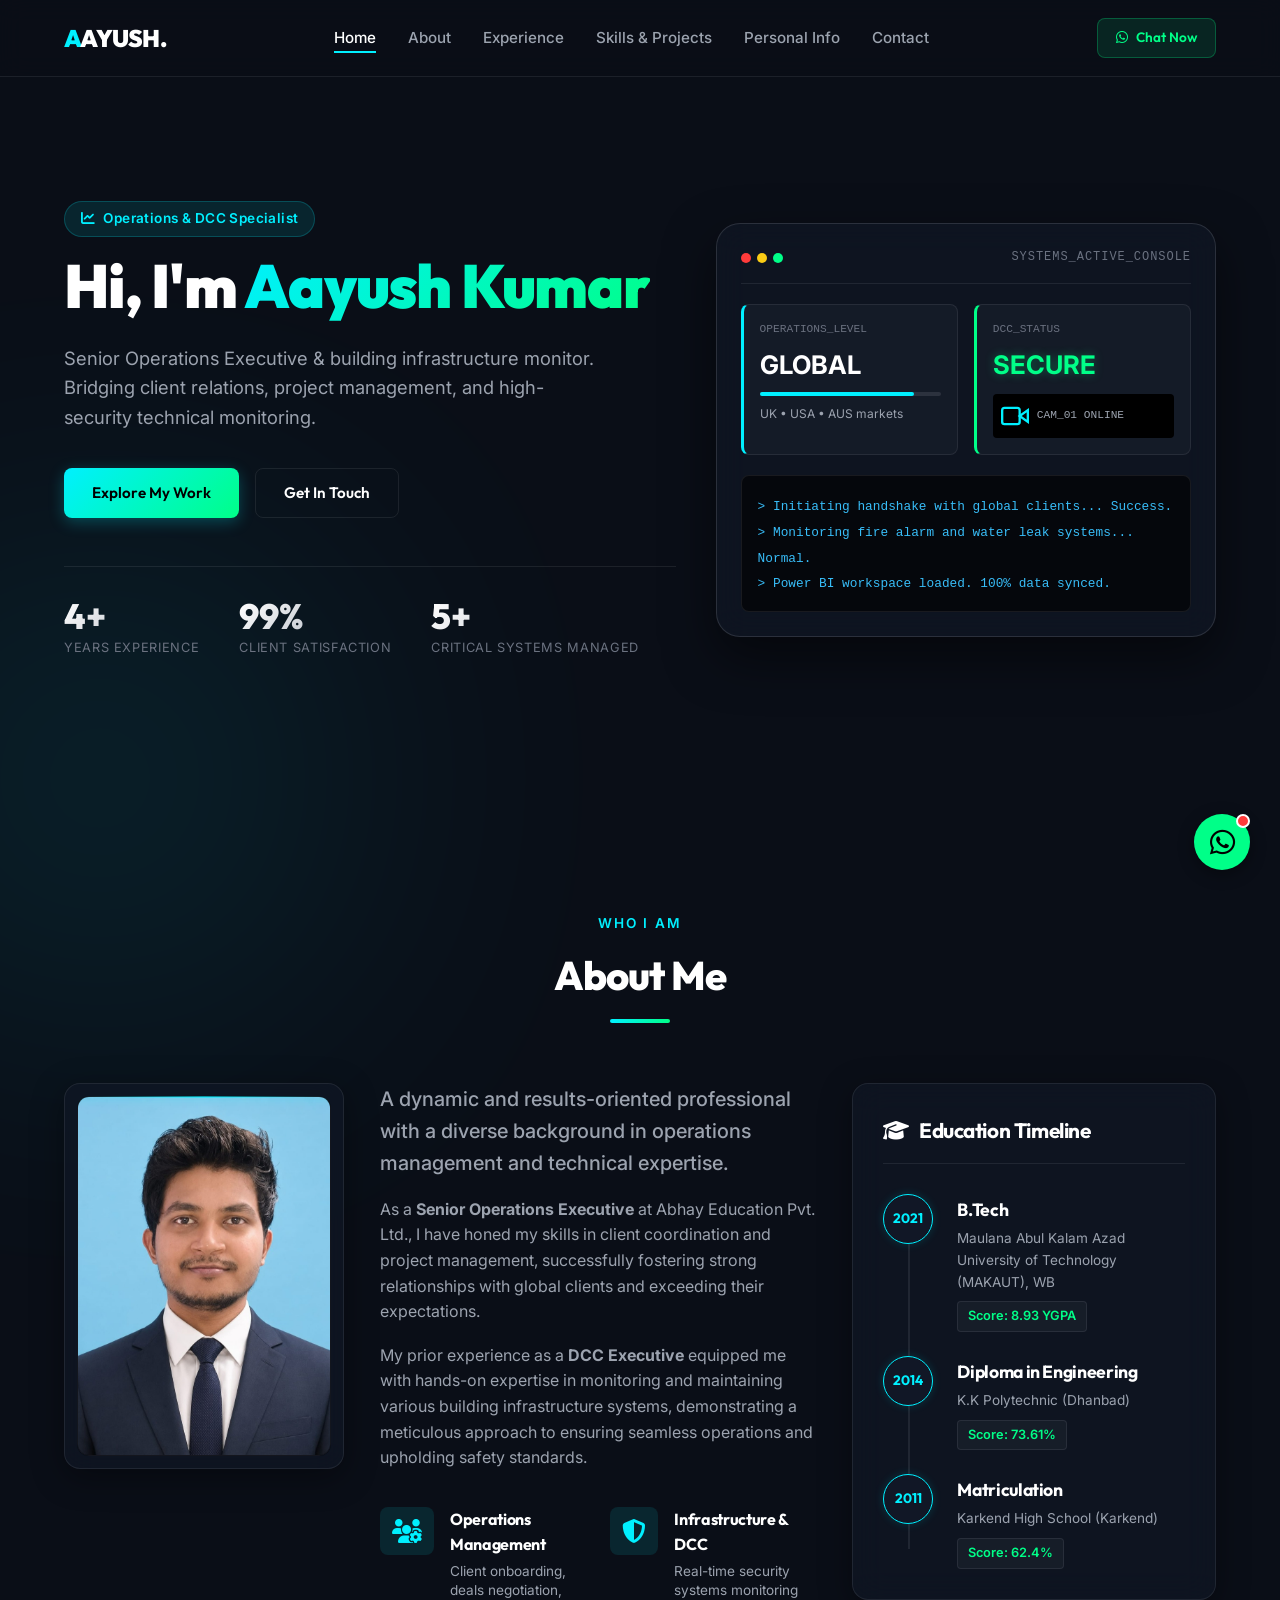
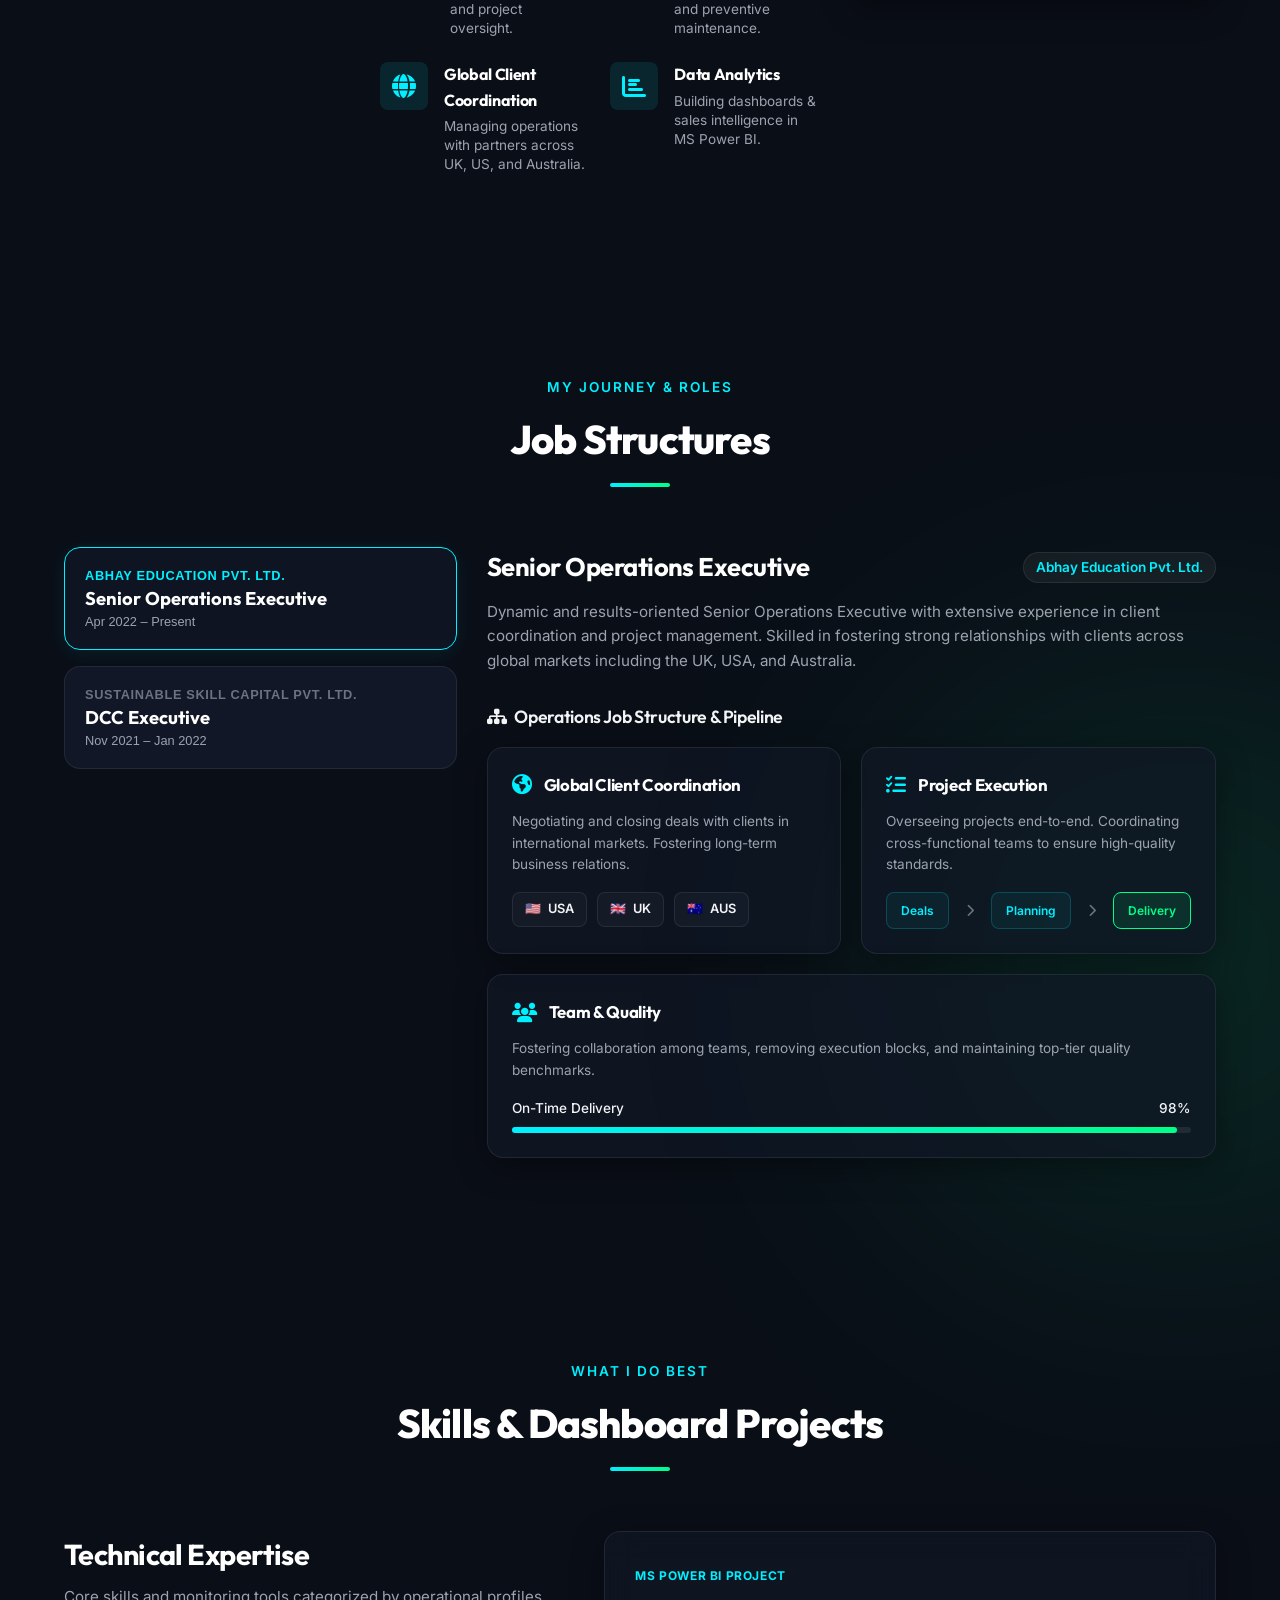
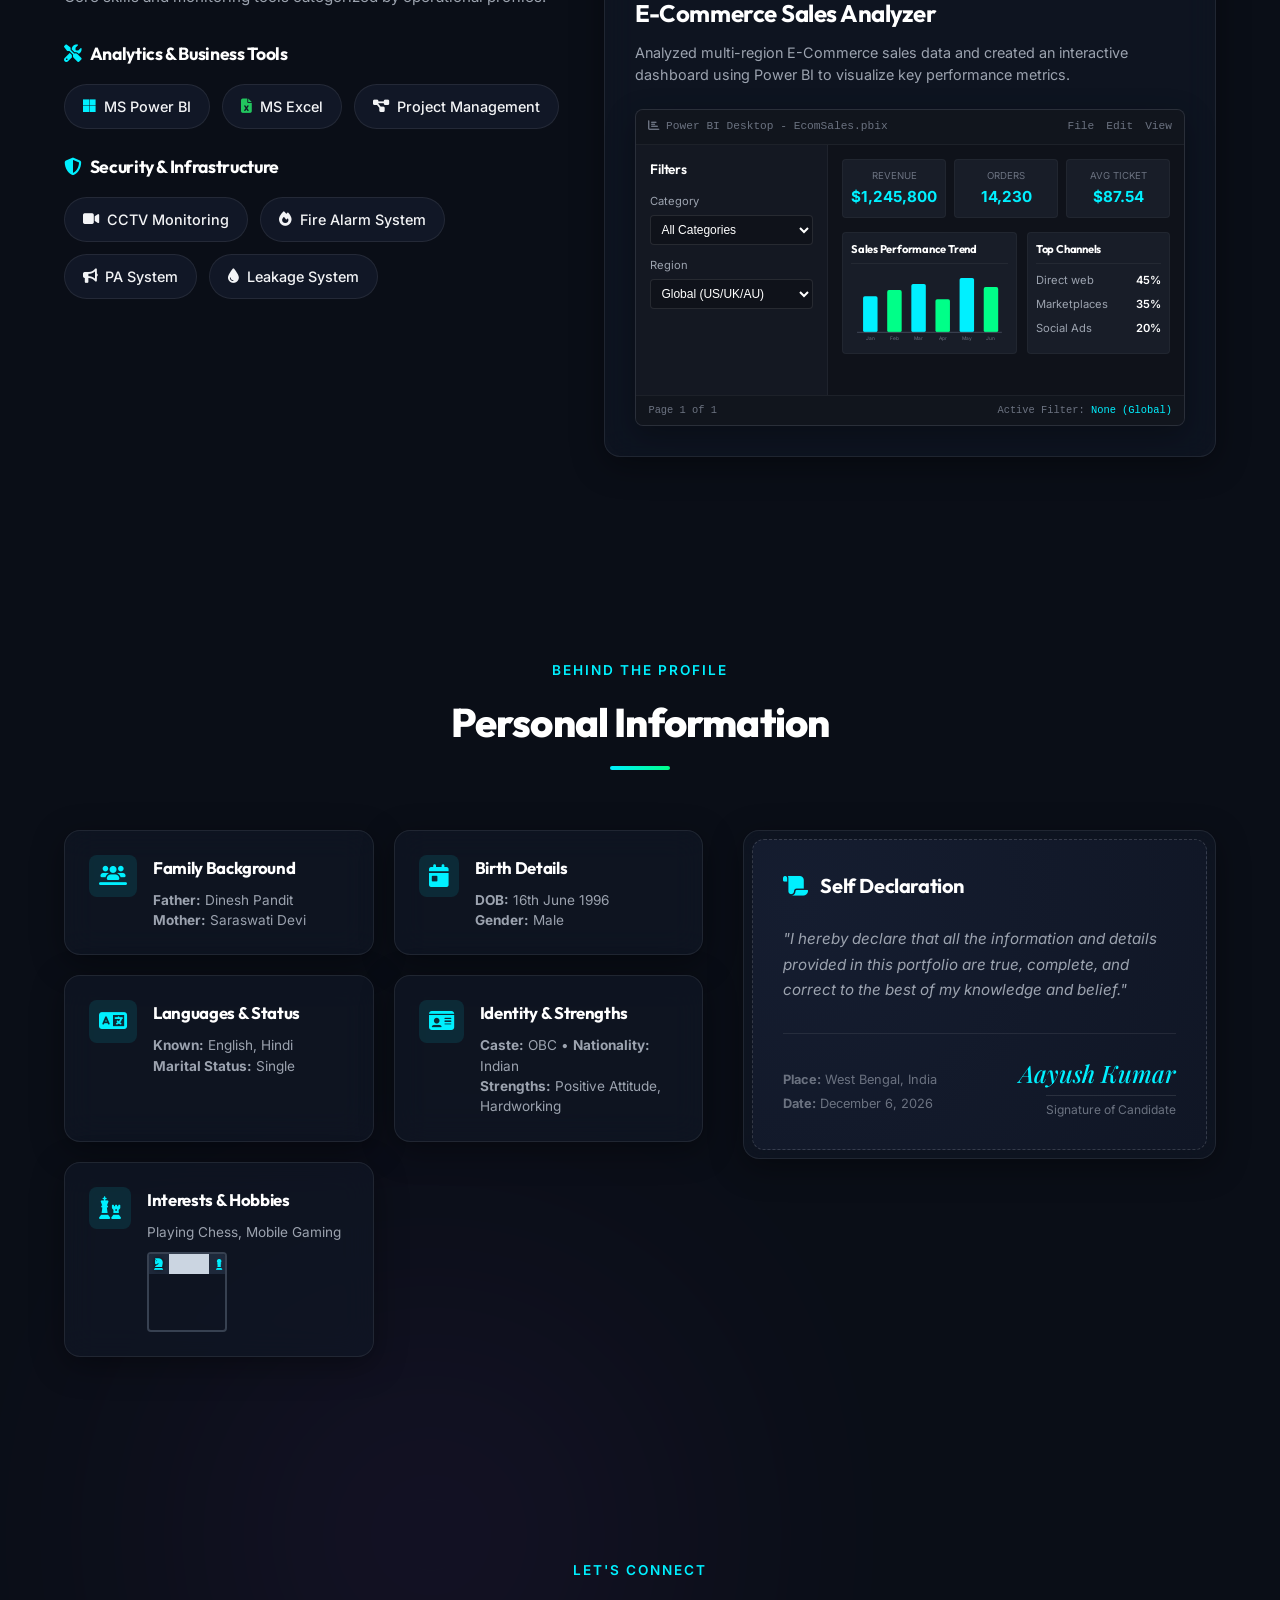
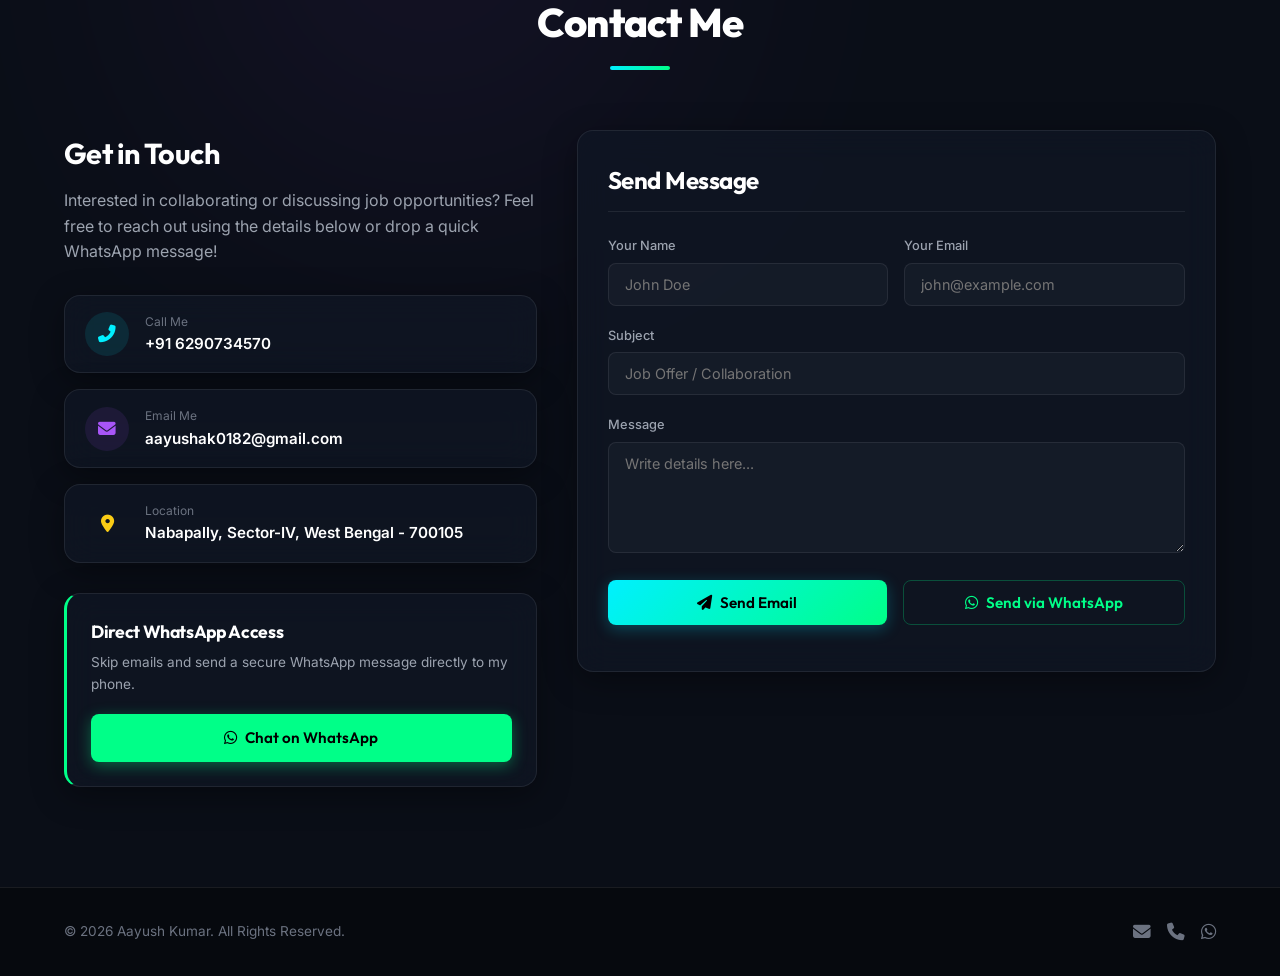
==== commit f17f5c82: "Add files via upload" ====
--- a/index.html
+++ b/index.html
@@ -761,19 +761,19 @@
             <p>Interested in collaborating or discussing job opportunities? Feel free to reach out using the details below or drop a quick WhatsApp message!</p>
             
             <div class="info-links">
-              <a href="tel:+916290743570" class="info-link-item glass">
+              <a href="tel:+916290734570" class="info-link-item glass">
                 <div class="icon-wrap phone-icon"><i class="fas fa-phone-alt"></i></div>
                 <div>
                   <span class="link-label">Call Me</span>
-                  <span class="link-val">+91 6290743570</span>
+                  <span class="link-val">+91 6290734570</span>
                 </div>
               </a>
 
-              <a href="mailto:aayushak0812@gmail.com" class="info-link-item glass">
+              <a href="mailto:aayushak0182@gmail.com" class="info-link-item glass">
                 <div class="icon-wrap mail-icon"><i class="fas fa-envelope"></i></div>
                 <div>
                   <span class="link-label">Email Me</span>
-                  <span class="link-val">aayushak0812@gmail.com</span>
+                  <span class="link-val">aayushak0182@gmail.com</span>
                 </div>
               </a>
 
@@ -789,7 +789,7 @@
             <div class="whatsapp-cta-card glass glow-green">
               <h4>Direct WhatsApp Access</h4>
               <p>Skip emails and send a secure WhatsApp message directly to my phone.</p>
-              <a href="https://wa.me/916290743570?text=Hi%20Aayush,%20I%20viewed%20your%20portfolio%20and%20would%20like%20to%20connect%20with%20you!" target="_blank" class="btn btn-whatsapp-direct">
+              <a href="https://wa.me/916290734570?text=Hi%20Aayush,%20I%20viewed%20your%20portfolio%20and%20would%20like%20to%20connect%20with%20you!" target="_blank" class="btn btn-whatsapp-direct">
                 <i class="fab fa-whatsapp"></i> Chat on WhatsApp
               </a>
             </div>
@@ -840,9 +840,9 @@
     <div class="container footer-container">
       <p>&copy; 2026 Aayush Kumar. All Rights Reserved.</p>
       <div class="footer-socials">
-        <a href="mailto:aayushak0812@gmail.com" title="Email"><i class="fas fa-envelope"></i></a>
-        <a href="tel:+916290743570" title="Phone"><i class="fas fa-phone"></i></a>
-        <a href="https://wa.me/916290743570" target="_blank" title="WhatsApp"><i class="fab fa-whatsapp"></i></a>
+        <a href="mailto:aayushak0182@gmail.com" title="Email"><i class="fas fa-envelope"></i></a>
+        <a href="tel:+916290734570" title="Phone"><i class="fas fa-phone"></i></a>
+        <a href="https://wa.me/916290734570" target="_blank" title="WhatsApp"><i class="fab fa-whatsapp"></i></a>
       </div>
     </div>
   </footer>
